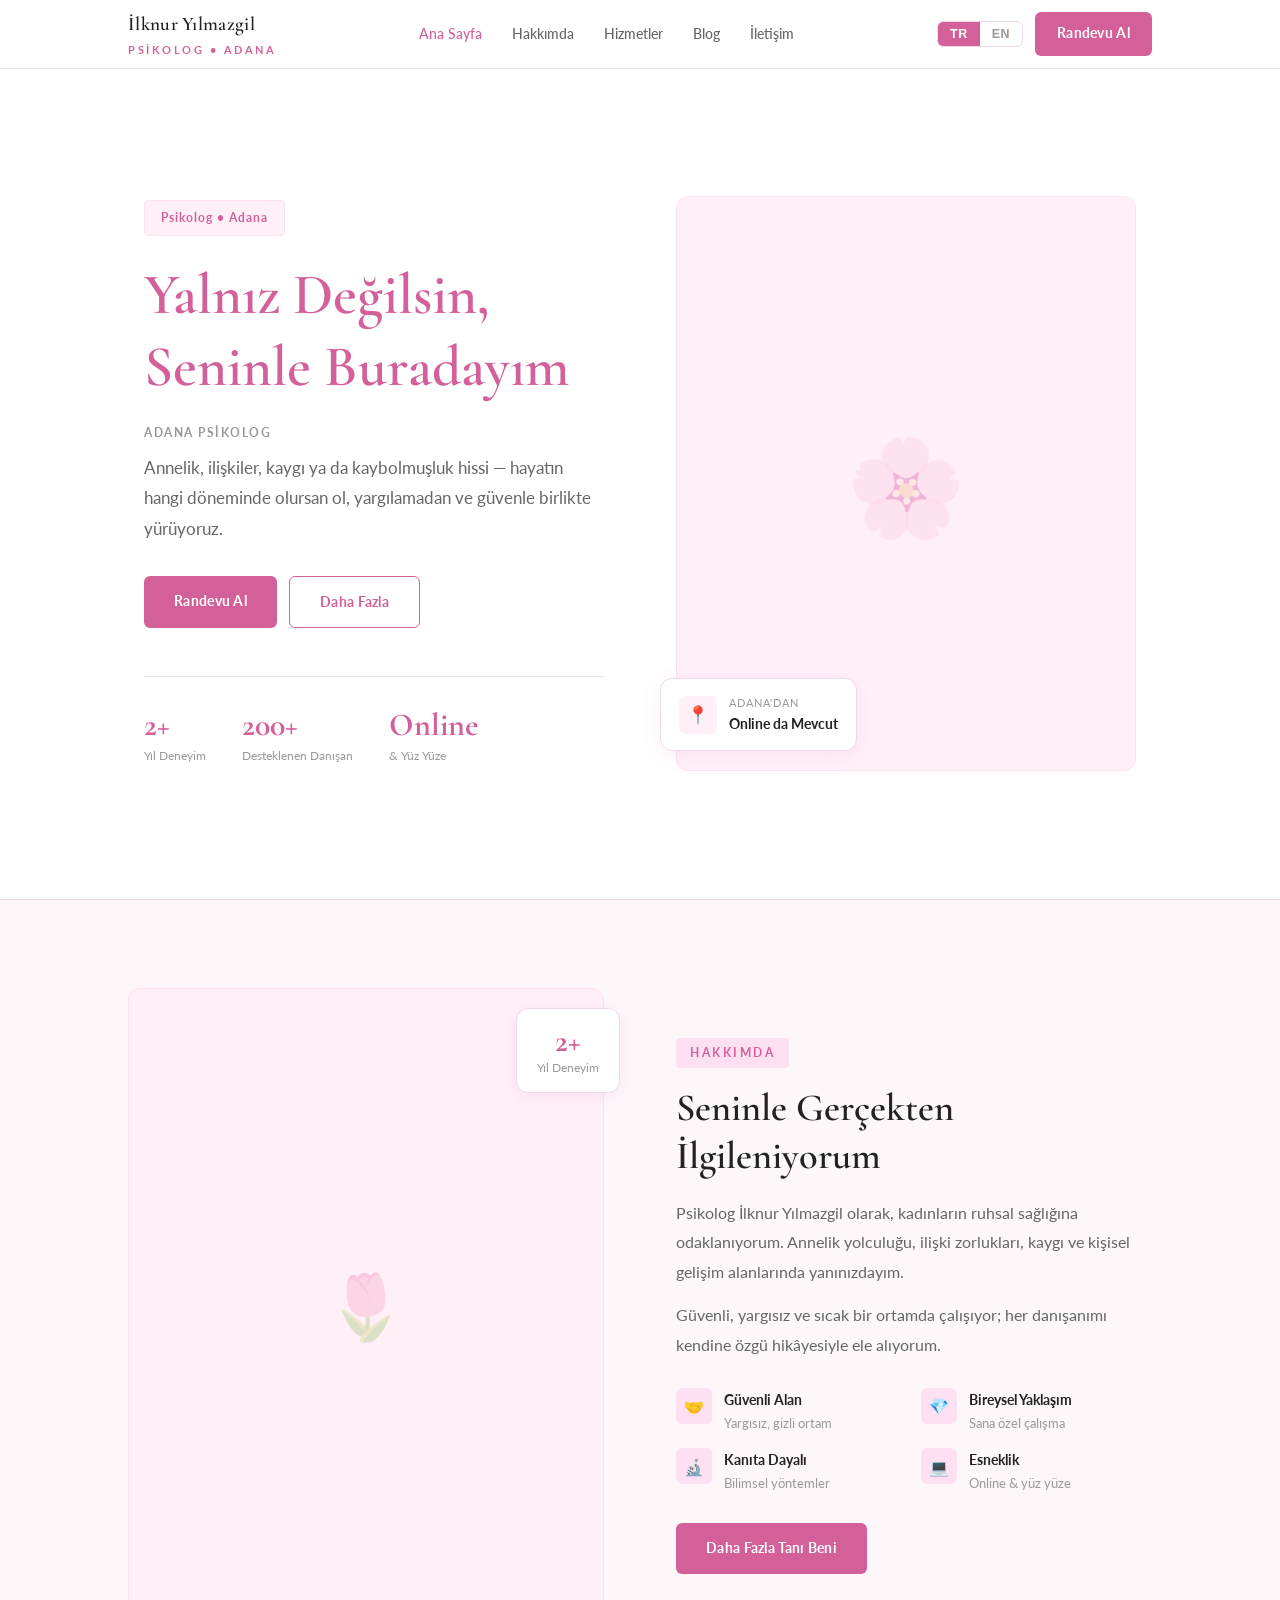
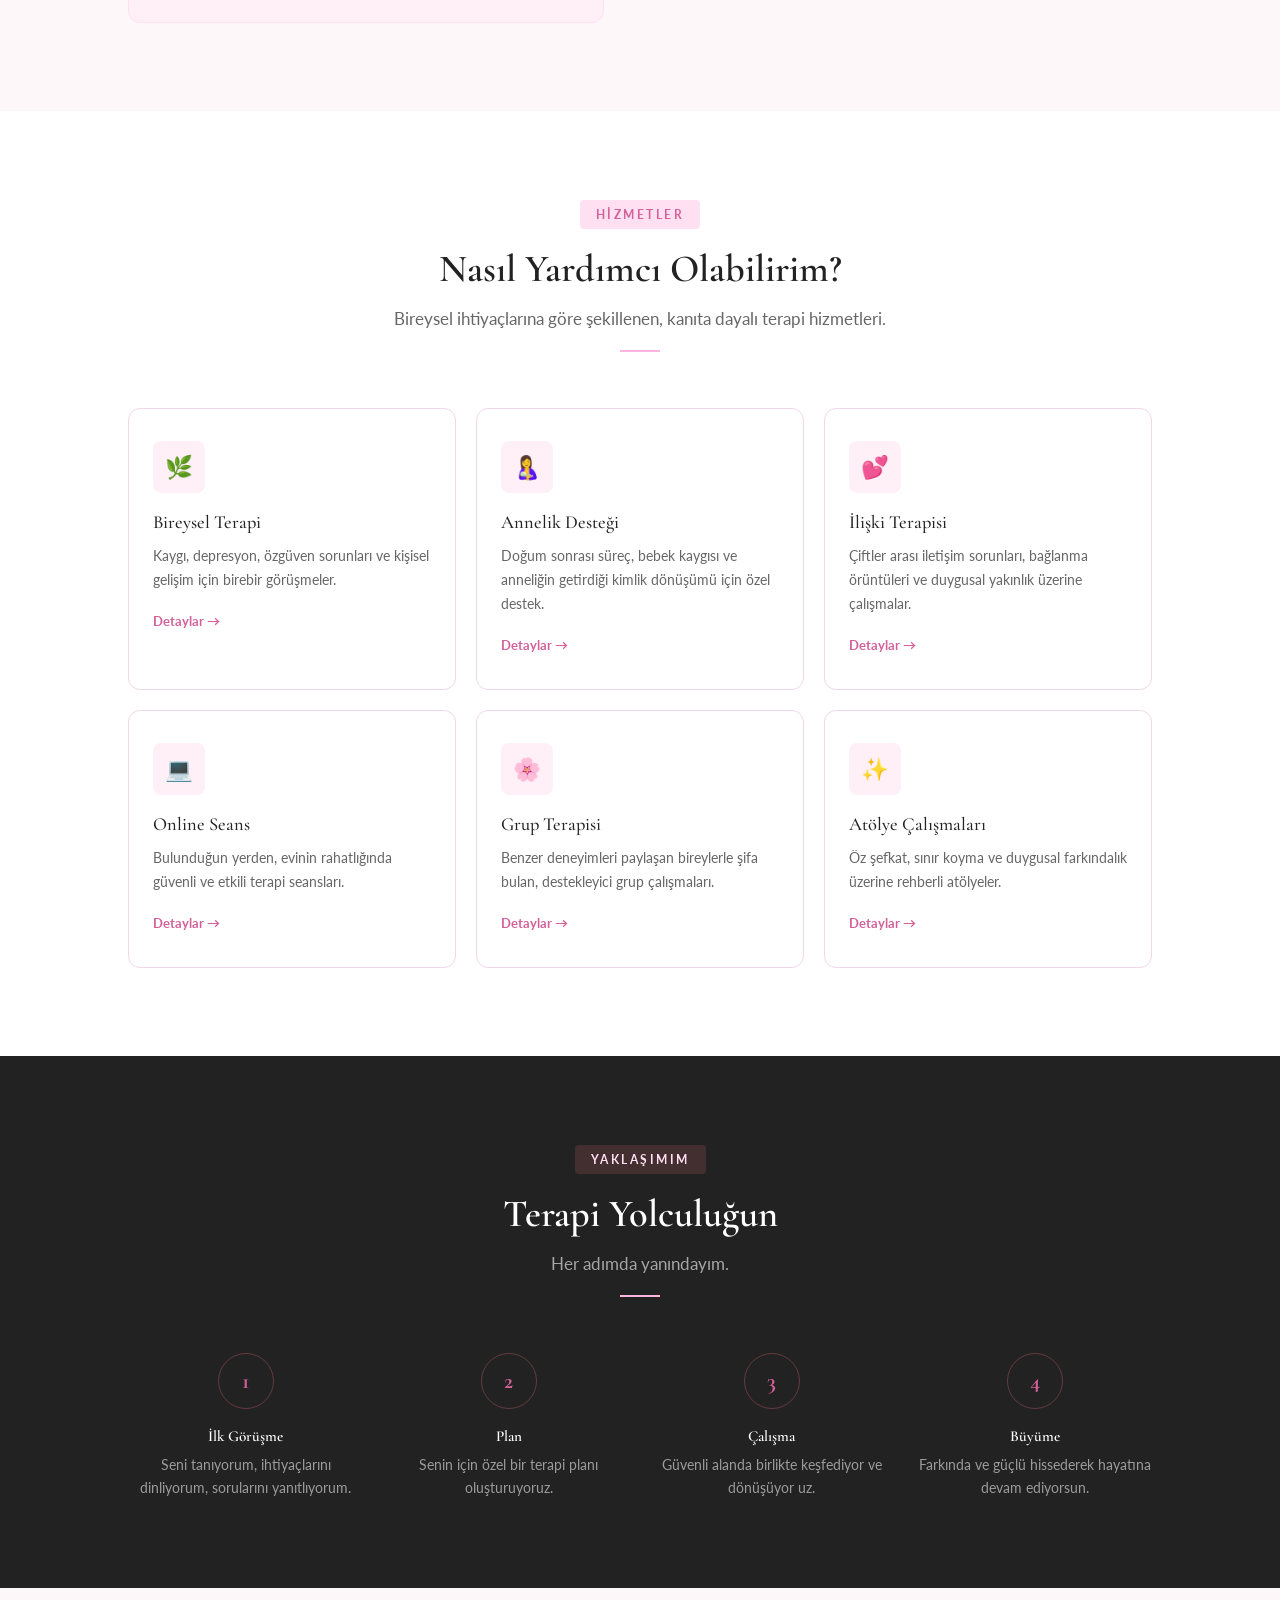
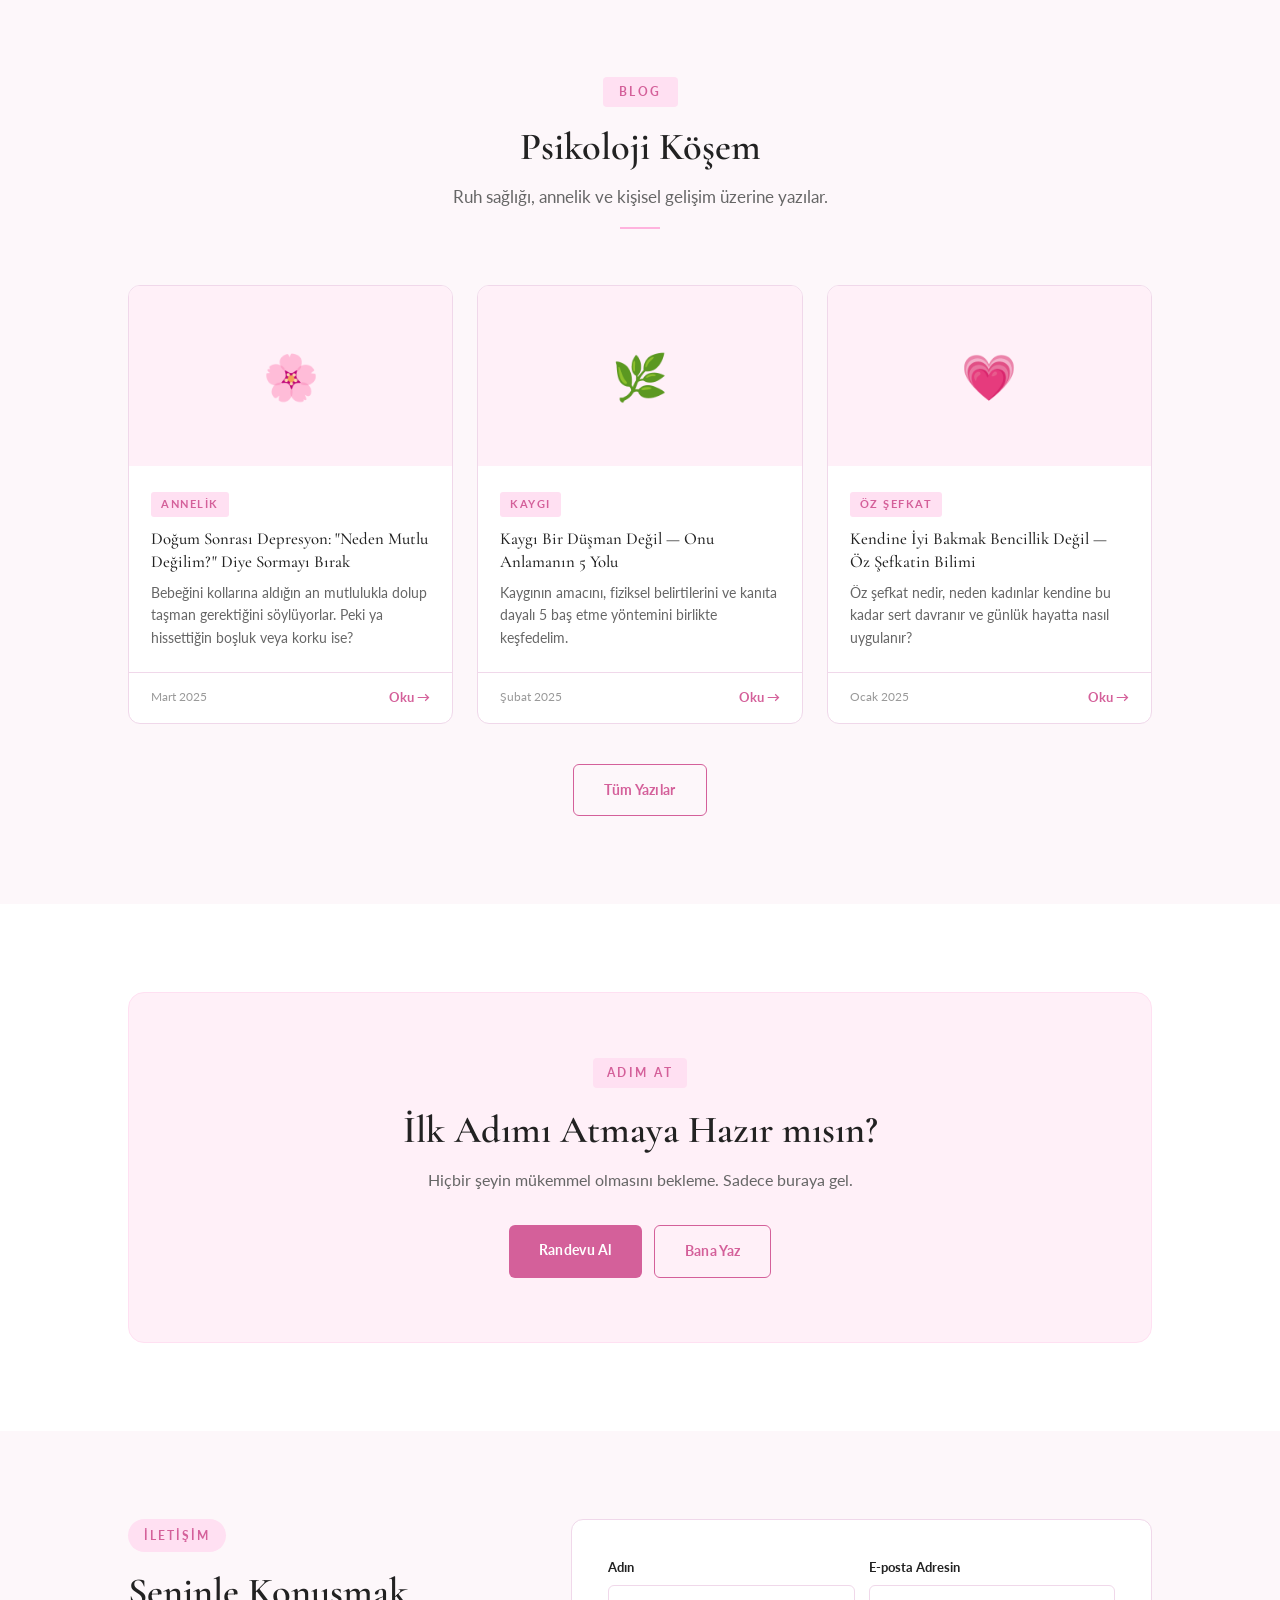
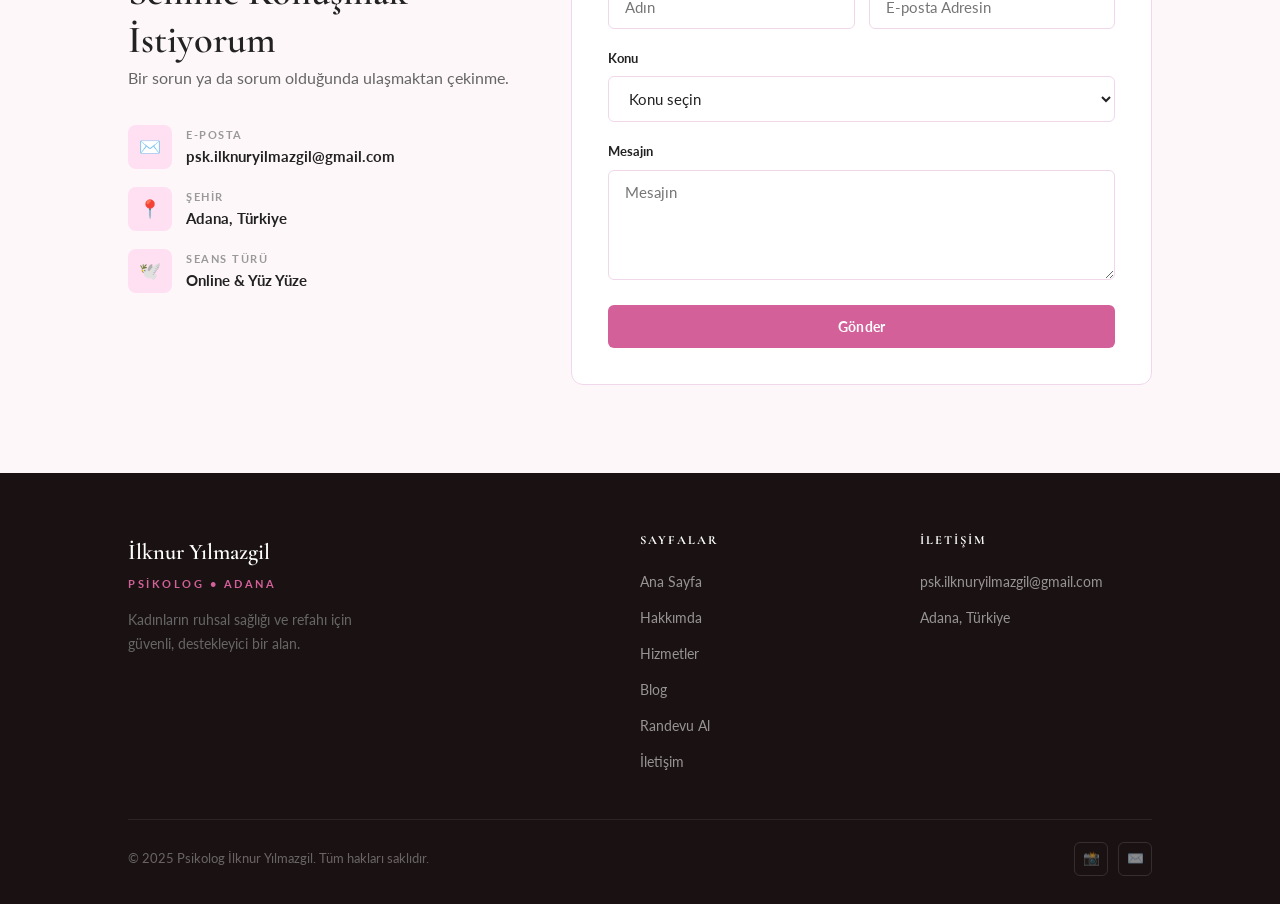
==== index.html @ 2e843c91 "Link blog cards to full post pages, add 3 complete articles" ====
<!DOCTYPE html>
<html lang="tr">
<head>
  <meta charset="UTF-8" />
  <meta name="viewport" content="width=device-width, initial-scale=1.0" />
  <title>Psikolog İlknur Yılmazgil | Adana - Bireysel Terapi &amp; Online Seans</title>
  <meta name="description" content="Adana'da bireysel terapi, annelik desteği ve online psikoloji seansı. Psikolog İlknur Yılmazgil ile güvenli, yargısız terapi ortamı." />
  <meta name="keywords" content="psikolog Adana, bireysel terapi Adana, online seans, annelik desteği, psikolojik danışmanlık, kaygı terapisi, depresyon terapisi, İlknur Yılmazgil" />
  <meta name="robots" content="index, follow" />
  <link rel="canonical" href="https://ilknuryilmazgil.github.io/psikologilknuryilmazgil.com/" />
  <!-- Open Graph -->
  <meta property="og:type" content="website" />
  <meta property="og:locale" content="tr_TR" />
  <meta property="og:site_name" content="Psikolog İlknur Yılmazgil" />
  <meta property="og:title" content="Psikolog İlknur Yılmazgil | Adana - Bireysel Terapi &amp; Online Seans" />
  <meta property="og:description" content="Adana'da bireysel terapi, annelik desteği ve online psikoloji seansı. Psikolog İlknur Yılmazgil ile güvenli, yargısız terapi ortamı." />
  <meta property="og:url" content="https://ilknuryilmazgil.github.io/psikologilknuryilmazgil.com/" />
  <!-- Twitter Card -->
  <meta name="twitter:card" content="summary" />
  <meta name="twitter:title" content="Psikolog İlknur Yılmazgil | Adana - Bireysel Terapi &amp; Online Seans" />
  <meta name="twitter:description" content="Adana'da bireysel terapi, annelik desteği ve online psikoloji seansı. Psikolog İlknur Yılmazgil ile güvenli, yargısız terapi ortamı." />
  <link rel="preconnect" href="https://fonts.googleapis.com" />
  <link rel="preconnect" href="https://fonts.gstatic.com" crossorigin />
  <link href="https://fonts.googleapis.com/css2?family=Cormorant+Garamond:wght@400;500;600;700&family=Lato:wght@300;400;700&display=swap" rel="stylesheet" />
  <link rel="stylesheet" href="css/style.css" />
</head>
<body>

  <!-- NAVBAR -->
  <nav class="navbar">
    <div class="container">
      <div class="nav-inner">
        <a href="index.html" class="nav-logo">
          <span class="name">İlknur Yılmazgil</span>
          <span class="title" data-i18n="hero.tag">Psikolog • Adana</span>
        </a>
        <div class="nav-links">
          <a href="index.html" data-i18n="nav.home">Ana Sayfa</a>
          <a href="hakkimda.html" data-i18n="nav.about">Hakkımda</a>
          <a href="hizmetler.html" data-i18n="nav.services">Hizmetler</a>
          <a href="blog.html" data-i18n="nav.blog">Blog</a>
          <a href="iletisim.html" data-i18n="nav.contact">İletişim</a>
        </div>
        <div class="nav-right">
          <div class="lang-toggle">
            <button data-lang="tr" class="active">TR</button>
            <button data-lang="en">EN</button>
          </div>
          <a href="randevu.html" class="btn btn-primary" style="padding: 10px 22px; font-size: 0.85rem;" data-i18n="nav.appointment">Randevu Al</a>
          <button class="hamburger" aria-label="Menu">
            <span></span><span></span><span></span>
          </button>
        </div>
      </div>
    </div>
  </nav>

  <!-- HERO -->
  <section class="hero">
    <div class="container">
      <div class="hero-inner">
        <div class="hero-content">
          <div class="hero-tag" data-i18n="hero.tag">Psikolog • Adana</div>
          <h1>
            <span data-i18n="hero.h1_1">Yalnız Değilsin,</span><br />
            <span data-i18n="hero.h1_span" style="color: var(--rose-dark);">Seninle</span>
            <span data-i18n="hero.h1_2"> Buradayım</span>
          </h1>
          <p style="font-size:0.75rem;color:var(--text-muted);margin-bottom:10px;font-weight:700;letter-spacing:1.5px;text-transform:uppercase;">Adana Psikolog</p>
          <p data-i18n="hero.p">Annelik, ilişkiler, kaygı ya da kaybolmuşluk hissi — hayatın hangi döneminde olursan ol, yargılamadan ve güvenle birlikte yürüyoruz.</p>
          <div class="hero-buttons">
            <a href="randevu.html" class="btn btn-primary" data-i18n="hero.btn1">Randevu Al</a>
            <a href="hakkimda.html" class="btn btn-outline" data-i18n="hero.btn2">Daha Fazla</a>
          </div>
          <div class="hero-stats">
            <div class="stat">
              <div class="stat-number" data-i18n="hero.stat1_num">2+</div>
              <div class="stat-label" data-i18n="hero.stat1_label">Yıl Deneyim</div>
            </div>
            <div class="stat">
              <div class="stat-number" data-i18n="hero.stat2_num">200+</div>
              <div class="stat-label" data-i18n="hero.stat2_label">Desteklenen Danışan</div>
            </div>
            <div class="stat">
              <div class="stat-number" data-i18n="hero.stat3_num">Online</div>
              <div class="stat-label" data-i18n="hero.stat3_label">& Yüz Yüze</div>
            </div>
          </div>
        </div>
        <div class="hero-image">
          <div class="hero-image-frame">
            <div class="placeholder-img">
              <span>🌸</span>
            </div>
            <!-- Fotoğraf eklendiğinde: <img src="images/ilknur.jpg" alt="Psikolog İlknur Yılmazgil" /> -->
          </div>
          <div class="hero-badge">
            <div class="hero-badge-icon">📍</div>
            <div class="hero-badge-text">
              <div class="label" data-i18n="hero.badge_label">Adana'dan</div>
              <div class="value" data-i18n="hero.badge_value">Online da Mevcut</div>
            </div>
          </div>
        </div>
      </div>
    </div>
  </section>

  <!-- ABOUT PREVIEW -->
  <section class="about-preview section">
    <div class="container">
      <div class="about-preview-inner">
        <div class="about-img-wrap fade-in">
          <div class="about-img-main">
            <div class="placeholder-img" style="font-size: 4rem; opacity: 0.25;">🌷</div>
            <!-- <img src="images/ilknur-about.jpg" alt="İlknur Yılmazgil" /> -->
          </div>
          <div class="about-img-badge">
            <div class="number" data-i18n="about.badge_num">2+</div>
            <div class="text" data-i18n="about.badge_text">Yıl Deneyim</div>
          </div>
        </div>
        <div class="about-content fade-in">
          <span class="tag" data-i18n="about.tag">Hakkımda</span>
          <h2 data-i18n="about.h2">Seninle Gerçekten İlgileniyorum</h2>
          <p data-i18n="about.p1">Psikolog İlknur Yılmazgil olarak, kadınların ruhsal sağlığına odaklanıyorum. Annelik yolculuğu, ilişki zorlukları, kaygı ve kişisel gelişim alanlarında yanınızdayım.</p>
          <p data-i18n="about.p2">Güvenli, yargısız ve sıcak bir ortamda çalışıyor; her danışanımı kendine özgü hikâyesiyle ele alıyorum.</p>
          <div class="about-values">
            <div class="value-item">
              <div class="value-icon">🤝</div>
              <div class="value-text">
                <div class="vtitle" data-i18n="about.v1_title">Güvenli Alan</div>
                <div class="vdesc" data-i18n="about.v1_desc">Yargısız, gizli ortam</div>
              </div>
            </div>
            <div class="value-item">
              <div class="value-icon">💎</div>
              <div class="value-text">
                <div class="vtitle" data-i18n="about.v2_title">Bireysel Yaklaşım</div>
                <div class="vdesc" data-i18n="about.v2_desc">Sana özel çalışma</div>
              </div>
            </div>
            <div class="value-item">
              <div class="value-icon">🔬</div>
              <div class="value-text">
                <div class="vtitle" data-i18n="about.v3_title">Kanıta Dayalı</div>
                <div class="vdesc" data-i18n="about.v3_desc">Bilimsel yöntemler</div>
              </div>
            </div>
            <div class="value-item">
              <div class="value-icon">💻</div>
              <div class="value-text">
                <div class="vtitle" data-i18n="about.v4_title">Esneklik</div>
                <div class="vdesc" data-i18n="about.v4_desc">Online & yüz yüze</div>
              </div>
            </div>
          </div>
          <a href="hakkimda.html" class="btn btn-primary" data-i18n="about.btn">Daha Fazla Tanı Beni</a>
        </div>
      </div>
    </div>
  </section>

  <!-- SERVICES -->
  <section class="services section">
    <div class="container">
      <div class="section-header fade-in">
        <span class="tag" data-i18n="services_section.tag">Hizmetler</span>
        <h2 data-i18n="services_section.h2">Nasıl Yardımcı Olabilirim?</h2>
        <p data-i18n="services_section.p">Bireysel ihtiyaçlarına göre şekillenen, kanıta dayalı terapi hizmetleri.</p>
        <div class="divider"></div>
      </div>
      <div class="services-grid">
        <div class="service-card fade-in">
          <div class="service-icon">🌿</div>
          <h3 data-i18n="services.s1_title">Bireysel Terapi</h3>
          <p data-i18n="services.s1_desc">Kaygı, depresyon, özgüven sorunları ve kişisel gelişim için birebir görüşmeler.</p>
          <a href="hizmetler.html" class="service-link" data-i18n="services.link">Detaylar →</a>
        </div>
        <div class="service-card fade-in">
          <div class="service-icon">🤱</div>
          <h3 data-i18n="services.s2_title">Annelik Desteği</h3>
          <p data-i18n="services.s2_desc">Doğum sonrası süreç, bebek kaygısı ve anneliğin getirdiği kimlik dönüşümü için özel destek.</p>
          <a href="hizmetler.html" class="service-link" data-i18n="services.link">Detaylar →</a>
        </div>
        <div class="service-card fade-in">
          <div class="service-icon">💕</div>
          <h3 data-i18n="services.s3_title">İlişki Terapisi</h3>
          <p data-i18n="services.s3_desc">Çiftler arası iletişim sorunları, bağlanma örüntüleri ve duygusal yakınlık üzerine çalışmalar.</p>
          <a href="hizmetler.html" class="service-link" data-i18n="services.link">Detaylar →</a>
        </div>
        <div class="service-card fade-in">
          <div class="service-icon">💻</div>
          <h3 data-i18n="services.s4_title">Online Seans</h3>
          <p data-i18n="services.s4_desc">Bulunduğun yerden, evinin rahatlığında güvenli ve etkili terapi seansları.</p>
          <a href="hizmetler.html" class="service-link" data-i18n="services.link">Detaylar →</a>
        </div>
        <div class="service-card fade-in">
          <div class="service-icon">🌸</div>
          <h3 data-i18n="services.s5_title">Grup Terapisi</h3>
          <p data-i18n="services.s5_desc">Benzer deneyimleri paylaşan bireylerle şifa bulan, destekleyici grup çalışmaları.</p>
          <a href="hizmetler.html" class="service-link" data-i18n="services.link">Detaylar →</a>
        </div>
        <div class="service-card fade-in">
          <div class="service-icon">✨</div>
          <h3 data-i18n="services.s6_title">Atölye Çalışmaları</h3>
          <p data-i18n="services.s6_desc">Öz şefkat, sınır koyma ve duygusal farkındalık üzerine rehberli atölyeler.</p>
          <a href="hizmetler.html" class="service-link" data-i18n="services.link">Detaylar →</a>
        </div>
      </div>
    </div>
  </section>

  <!-- APPROACH -->
  <section class="approach section">
    <div class="container">
      <div class="section-header fade-in">
        <span class="tag" data-i18n="approach.tag">Yaklaşımım</span>
        <h2 data-i18n="approach.h2">Terapi Yolculuğun</h2>
        <p data-i18n="approach.p">Her adımda yanındayım.</p>
        <div class="divider"></div>
      </div>
      <div class="steps-grid">
        <div class="step-item fade-in">
          <div class="step-number">1</div>
          <h4 data-i18n="approach.step1_title">İlk Görüşme</h4>
          <p data-i18n="approach.step1_desc">Seni tanıyorum, ihtiyaçlarını dinliyorum, sorularını yanıtlıyorum.</p>
        </div>
        <div class="step-item fade-in">
          <div class="step-number">2</div>
          <h4 data-i18n="approach.step2_title">Plan</h4>
          <p data-i18n="approach.step2_desc">Senin için özel bir terapi planı oluşturuyoruz.</p>
        </div>
        <div class="step-item fade-in">
          <div class="step-number">3</div>
          <h4 data-i18n="approach.step3_title">Çalışma</h4>
          <p data-i18n="approach.step3_desc">Güvenli alanda birlikte keşfediyor ve dönüşüyoruz.</p>
        </div>
        <div class="step-item fade-in">
          <div class="step-number">4</div>
          <h4 data-i18n="approach.step4_title">Büyüme</h4>
          <p data-i18n="approach.step4_desc">Farkında ve güçlü hissederek hayatına devam ediyorsun.</p>
        </div>
      </div>
    </div>
  </section>

  <!-- BLOG PREVIEW -->
  <section class="blog section">
    <div class="container">
      <div class="section-header fade-in">
        <span class="tag" data-i18n="blog_section.tag">Blog</span>
        <h2 data-i18n="blog_section.h2">Psikoloji Köşem</h2>
        <p data-i18n="blog_section.p">Ruh sağlığı, annelik ve kişisel gelişim üzerine yazılar.</p>
        <div class="divider"></div>
      </div>
      <div class="blog-grid">
        <a href="blog/dogum-sonrasi-depresyon.html" class="blog-card fade-in" style="text-decoration:none;color:inherit;">
          <div class="blog-card-img" style="background:var(--rose-bg);">🌸</div>
          <div class="blog-card-body">
            <span class="blog-card-tag">Annelik</span>
            <h3>Doğum Sonrası Depresyon: "Neden Mutlu Değilim?" Diye Sormayı Bırak</h3>
            <p>Bebeğini kollarına aldığın an mutlulukla dolup taşman gerektiğini söylüyorlar. Peki ya hissettiğin boşluk veya korku ise?</p>
          </div>
          <div class="blog-card-footer">
            <span class="blog-date">Mart 2025</span>
            <span class="read-more">Oku →</span>
          </div>
        </a>
        <a href="blog/kaygiyla-bas-etme.html" class="blog-card fade-in" style="text-decoration:none;color:inherit;">
          <div class="blog-card-img" style="background:var(--rose-bg);">🌿</div>
          <div class="blog-card-body">
            <span class="blog-card-tag">Kaygı</span>
            <h3>Kaygı Bir Düşman Değil — Onu Anlamanın 5 Yolu</h3>
            <p>Kaygının amacını, fiziksel belirtilerini ve kanıta dayalı 5 baş etme yöntemini birlikte keşfedelim.</p>
          </div>
          <div class="blog-card-footer">
            <span class="blog-date">Şubat 2025</span>
            <span class="read-more">Oku →</span>
          </div>
        </a>
        <a href="blog/oz-sefkat.html" class="blog-card fade-in" style="text-decoration:none;color:inherit;">
          <div class="blog-card-img" style="background:var(--rose-bg);">💗</div>
          <div class="blog-card-body">
            <span class="blog-card-tag">Öz Şefkat</span>
            <h3>Kendine İyi Bakmak Bencillik Değil — Öz Şefkatin Bilimi</h3>
            <p>Öz şefkat nedir, neden kadınlar kendine bu kadar sert davranır ve günlük hayatta nasıl uygulanır?</p>
          </div>
          <div class="blog-card-footer">
            <span class="blog-date">Ocak 2025</span>
            <span class="read-more">Oku →</span>
          </div>
        </a>
      </div>
      <div style="text-align: center; margin-top: 40px;">
        <a href="blog.html" class="btn btn-outline" data-i18n="blog_section.all_btn">Tüm Yazılar</a>
      </div>
    </div>
  </section>

  <!-- CTA -->
  <section class="cta-section">
    <div class="container">
      <div class="cta-inner fade-in">
        <span class="tag" data-i18n="cta.tag">Adım At</span>
        <h2 data-i18n="cta.h2">İlk Adımı Atmaya Hazır mısın?</h2>
        <p data-i18n="cta.p">Hiçbir şeyin mükemmel olmasını bekleme. Sadece buraya gel.</p>
        <div class="cta-buttons">
          <a href="randevu.html" class="btn btn-primary" data-i18n="cta.btn1">Randevu Al</a>
          <a href="iletisim.html" class="btn btn-outline" data-i18n="cta.btn2">Bana Yaz</a>
        </div>
      </div>
    </div>
  </section>

  <!-- CONTACT SNIPPET -->
  <section class="contact section">
    <div class="container">
      <div class="contact-inner">
        <div class="fade-in">
          <span class="tag" style="display:inline-block; background: var(--rose-light); color: var(--rose-dark); font-size: 0.78rem; font-weight: 700; letter-spacing: 2px; text-transform: uppercase; padding: 6px 16px; border-radius: 50px; margin-bottom: 16px;" data-i18n="contact_section.tag">İletişim</span>
          <h2 data-i18n="contact_section.h2">Seninle Konuşmak İstiyorum</h2>
          <p style="color: var(--text-light); margin-bottom: 32px; line-height: 1.8;" data-i18n="contact_section.p">Bir sorun ya da sorum olduğunda ulaşmaktan çekinme.</p>
          <div class="contact-items">
            <div class="contact-item">
              <div class="contact-item-icon">✉️</div>
              <div class="contact-item-text">
                <div class="label" data-i18n="contact_section.email_label">E-posta</div>
                <div class="value">psk.ilknuryilmazgil@gmail.com</div>
              </div>
            </div>
            <div class="contact-item">
              <div class="contact-item-icon">📍</div>
              <div class="contact-item-text">
                <div class="label" data-i18n="contact_section.city_label">Şehir</div>
                <div class="value" data-i18n="contact_section.city_val">Adana, Türkiye</div>
              </div>
            </div>
            <div class="contact-item">
              <div class="contact-item-icon">🕊️</div>
              <div class="contact-item-text">
                <div class="label" data-i18n="contact_section.mode_label">Seans Türü</div>
                <div class="value" data-i18n="contact_section.mode_val">Online & Yüz Yüze</div>
              </div>
            </div>
          </div>
        </div>
        <div class="contact-form fade-in">
          <form id="contactForm">
            <div class="form-row">
              <div class="form-group">
                <label data-i18n="contact_section.form_name">Adın</label>
                <input type="text" data-i18n="contact_section.form_name" required />
              </div>
              <div class="form-group">
                <label data-i18n="contact_section.form_email">E-posta Adresin</label>
                <input type="email" data-i18n="contact_section.form_email" required />
              </div>
            </div>
            <div class="form-group">
              <label data-i18n="contact_section.form_topic">Konu</label>
              <select>
                <option data-i18n="contact_section.form_topic_opt0">Konu seçin</option>
                <option data-i18n="contact_section.form_topic_opt1">Bireysel Terapi</option>
                <option data-i18n="contact_section.form_topic_opt2">Annelik Desteği</option>
                <option data-i18n="contact_section.form_topic_opt3">Online Seans</option>
                <option data-i18n="contact_section.form_topic_opt4">Grup Terapisi</option>
                <option data-i18n="contact_section.form_topic_opt5">Diğer</option>
              </select>
            </div>
            <div class="form-group">
              <label data-i18n="contact_section.form_message">Mesajın</label>
              <textarea data-i18n="contact_section.form_message"></textarea>
            </div>
            <button type="submit" class="btn btn-primary" style="width: 100%;" data-i18n="contact_section.form_btn">Gönder</button>
          </form>
        </div>
      </div>
    </div>
  </section>

  <!-- FOOTER -->
  <footer>
    <div class="container">
      <div class="footer-inner">
        <div class="footer-brand">
          <div class="name">İlknur Yılmazgil</div>
          <div class="title" data-i18n="hero.tag">Psikolog • Adana</div>
          <p data-i18n="footer.desc">Kadınların ruhsal sağlığı ve refahı için güvenli, destekleyici bir alan.</p>
        </div>
        <div class="footer-col">
          <h4 data-i18n="footer.nav_title">Sayfalar</h4>
          <ul>
            <li><a href="index.html" data-i18n="nav.home">Ana Sayfa</a></li>
            <li><a href="hakkimda.html" data-i18n="nav.about">Hakkımda</a></li>
            <li><a href="hizmetler.html" data-i18n="nav.services">Hizmetler</a></li>
            <li><a href="blog.html" data-i18n="nav.blog">Blog</a></li>
            <li><a href="randevu.html" data-i18n="nav.appointment">Randevu Al</a></li>
            <li><a href="iletisim.html" data-i18n="nav.contact">İletişim</a></li>
          </ul>
        </div>
        <div class="footer-col">
          <h4 data-i18n="footer.contact_title">İletişim</h4>
          <ul>
            <li><a href="mailto:psk.ilknuryilmazgil@gmail.com">psk.ilknuryilmazgil@gmail.com</a></li>
            <li><a href="#">Adana, Türkiye</a></li>
          </ul>
        </div>
      </div>
      <div class="footer-bottom">
        <span data-i18n="footer.copy">© 2025 Psikolog İlknur Yılmazgil. Tüm hakları saklıdır.</span>
        <div class="social-links">
          <a href="#" class="social-link" aria-label="Instagram">📸</a>
          <a href="mailto:psk.ilknuryilmazgil@gmail.com" class="social-link" aria-label="Email">✉️</a>
        </div>
      </div>
    </div>
  </footer>

  <script src="js/main.js"></script>

  <!-- JSON-LD Structured Data: MedicalBusiness -->
  <script type="application/ld+json">
  {
    "@context": "https://schema.org",
    "@type": "MedicalBusiness",
    "name": "Psikolog İlknur Yılmazgil",
    "alternateName": "Adana Psikolog İlknur Yılmazgil",
    "description": "Adana'da bireysel terapi, annelik desteği, kaygı ve depresyon terapisi, online psikoloji seansı hizmetleri.",
    "url": "https://ilknuryilmazgil.github.io/psikologilknuryilmazgil.com/",
    "email": "psk.ilknuryilmazgil@gmail.com",
    "address": {
      "@type": "PostalAddress",
      "addressLocality": "Adana",
      "addressRegion": "Adana",
      "addressCountry": "TR"
    },
    "geo": {
      "@type": "GeoCoordinates",
      "latitude": "37.0000",
      "longitude": "35.3213"
    },
    "areaServed": [
      {"@type": "City", "name": "Adana"},
      {"@type": "State", "name": "Adana"},
      {"@type": "Country", "name": "Türkiye"}
    ],
    "hasOfferCatalog": {
      "@type": "OfferCatalog",
      "name": "Terapi Hizmetleri",
      "itemListElement": [
        {"@type": "Offer", "itemOffered": {"@type": "Service", "name": "Bireysel Terapi Adana"}},
        {"@type": "Offer", "itemOffered": {"@type": "Service", "name": "Annelik Desteği Adana"}},
        {"@type": "Offer", "itemOffered": {"@type": "Service", "name": "Online Psikoloji Seansı"}},
        {"@type": "Offer", "itemOffered": {"@type": "Service", "name": "Kaygı Terapisi Adana"}},
        {"@type": "Offer", "itemOffered": {"@type": "Service", "name": "Depresyon Terapisi Adana"}},
        {"@type": "Offer", "itemOffered": {"@type": "Service", "name": "İlişki Terapisi Adana"}}
      ]
    },
    "openingHoursSpecification": [
      {"@type": "OpeningHoursSpecification", "dayOfWeek": ["Monday","Tuesday","Wednesday","Thursday","Friday"], "opens": "09:00", "closes": "18:00"},
      {"@type": "OpeningHoursSpecification", "dayOfWeek": "Saturday", "opens": "10:00", "closes": "14:00"}
    ],
    "priceRange": "$$",
    "medicalSpecialty": "MentalHealth"
  }
  </script>

  <!-- JSON-LD Structured Data: Person -->
  <script type="application/ld+json">
  {
    "@context": "https://schema.org",
    "@type": "Person",
    "name": "İlknur Yılmazgil",
    "jobTitle": "Psikolog",
    "worksFor": {"@type": "MedicalBusiness", "name": "Psikolog İlknur Yılmazgil"},
    "description": "Adana psikolog. Bireysel terapi, annelik desteği, kaygı, depresyon ve ilişki terapisi alanlarında uzman.",
    "email": "psk.ilknuryilmazgil@gmail.com",
    "address": {"@type": "PostalAddress", "addressLocality": "Adana", "addressCountry": "TR"},
    "url": "https://ilknuryilmazgil.github.io/psikologilknuryilmazgil.com/",
    "knowsAbout": ["Bireysel Terapi", "Annelik Desteği", "Kaygı Terapisi", "Depresyon Terapisi", "İlişki Terapisi", "Online Terapi", "Grup Terapisi", "Mindfulness"]
  }
  </script>
</body>
</html>
---- css/style.css ----
/* ===== VARIABLES ===== */
:root {
  --rose: #FFB3DE;
  --rose-dark: #D4609A;
  --rose-light: #FFE0F2;
  --rose-bg: #FFF0F8;
  --cream: #FDF7FA;
  --cream-dark: #F5E6F0;
  --white: #FFFFFF;
  --text: #222222;
  --text-light: #666666;
  --text-muted: #999999;
  --border: #F0D8EA;
  --shadow: rgba(212, 96, 154, 0.10);
  --shadow-md: rgba(212, 96, 154, 0.20);
  --font-main: 'Cormorant Garamond', 'Georgia', serif;
  --font-body: 'Lato', 'Segoe UI', sans-serif;
  --radius: 12px;
  --radius-sm: 6px;
  --transition: all 0.25s ease;
}

/* ===== RESET ===== */
*, *::before, *::after { box-sizing: border-box; margin: 0; padding: 0; }
html { scroll-behavior: smooth; font-size: 16px; }
body { font-family: var(--font-body); color: var(--text); background: var(--white); line-height: 1.7; }
img { max-width: 100%; display: block; }
a { text-decoration: none; color: inherit; }
ul { list-style: none; }

/* ===== TYPOGRAPHY ===== */
h1, h2, h3, h4 { font-family: var(--font-main); color: var(--text); line-height: 1.25; }
h1 { font-size: clamp(2.4rem, 5vw, 3.6rem); font-weight: 600; }
h2 { font-size: clamp(1.8rem, 3vw, 2.4rem); font-weight: 600; }
h3 { font-size: clamp(1.15rem, 2vw, 1.4rem); font-weight: 500; }
h4 { font-size: 1rem; font-weight: 600; }
p { font-size: 1rem; color: var(--text-light); }

/* ===== LAYOUT ===== */
.container { max-width: 1080px; margin: 0 auto; padding: 0 28px; }
.section { padding: 88px 0; }
.section-sm { padding: 56px 0; }

/* ===== BUTTONS ===== */
.btn {
  display: inline-block;
  padding: 13px 30px;
  border-radius: 6px;
  font-family: var(--font-body);
  font-size: 0.9rem;
  font-weight: 700;
  letter-spacing: 0.3px;
  cursor: pointer;
  transition: var(--transition);
  border: none;
}
.btn-primary {
  background: var(--rose-dark);
  color: var(--white);
}
.btn-primary:hover {
  background: #B84888;
  transform: translateY(-1px);
  box-shadow: 0 6px 20px var(--shadow-md);
}
.btn-outline {
  background: transparent;
  color: var(--rose-dark);
  border: 1.5px solid var(--rose-dark);
}
.btn-outline:hover {
  background: var(--rose-dark);
  color: var(--white);
}

/* ===== SECTION HEADER ===== */
.section-header { text-align: center; margin-bottom: 56px; }
.section-header .tag {
  display: inline-block;
  background: var(--rose-light);
  color: var(--rose-dark);
  font-size: 0.72rem;
  font-weight: 700;
  letter-spacing: 2.5px;
  text-transform: uppercase;
  padding: 5px 16px;
  border-radius: 4px;
  margin-bottom: 16px;
}
.section-header h2 { margin-bottom: 12px; }
.section-header p { max-width: 520px; margin: 0 auto; font-size: 1.05rem; }
.divider {
  width: 40px;
  height: 2px;
  background: var(--rose);
  margin: 16px auto 0;
}

/* ===== NAVBAR ===== */
.navbar {
  position: fixed;
  top: 0; left: 0; right: 0;
  z-index: 1000;
  background: rgba(255,255,255,0.97);
  backdrop-filter: blur(8px);
  -webkit-backdrop-filter: blur(8px);
  border-bottom: 1px solid var(--border);
  transition: var(--transition);
}
.navbar.scrolled { box-shadow: 0 2px 16px var(--shadow); }
.nav-inner {
  display: flex;
  align-items: center;
  justify-content: space-between;
  height: 68px;
}
.nav-logo { display: flex; flex-direction: column; }
.nav-logo .name {
  font-family: var(--font-main);
  font-size: 1.2rem;
  font-weight: 600;
  color: var(--text);
  letter-spacing: 0.3px;
}
.nav-logo .title {
  font-size: 0.68rem;
  color: var(--rose-dark);
  letter-spacing: 2.5px;
  text-transform: uppercase;
  font-weight: 700;
}
.nav-links { display: flex; align-items: center; gap: 4px; }
.nav-links a {
  padding: 7px 13px;
  font-size: 0.88rem;
  font-weight: 500;
  color: var(--text-light);
  border-radius: var(--radius-sm);
  transition: var(--transition);
}
.nav-links a:hover, .nav-links a.active { color: var(--rose-dark); }
.nav-right { display: flex; align-items: center; gap: 12px; }
.lang-toggle {
  display: flex;
  border: 1.5px solid var(--border);
  border-radius: 6px;
  overflow: hidden;
}
.lang-toggle button {
  background: none;
  border: none;
  padding: 5px 12px;
  font-size: 0.78rem;
  font-weight: 700;
  cursor: pointer;
  color: var(--text-muted);
  transition: var(--transition);
  letter-spacing: 0.5px;
}
.lang-toggle button.active {
  background: var(--rose-dark);
  color: var(--white);
}
.hamburger {
  display: none;
  flex-direction: column;
  gap: 5px;
  cursor: pointer;
  padding: 6px;
  background: none;
  border: none;
}
.hamburger span {
  display: block;
  width: 22px;
  height: 2px;
  background: var(--text);
  border-radius: 2px;
  transition: var(--transition);
}

/* ===== HERO ===== */
.hero {
  min-height: 100vh;
  background: var(--white);
  display: flex;
  align-items: center;
  padding-top: 68px;
  border-bottom: 1px solid var(--border);
}
.hero-inner {
  display: grid;
  grid-template-columns: 1fr 1fr;
  gap: 72px;
  align-items: center;
  padding: 72px 0;
}
.hero-tag {
  display: inline-flex;
  align-items: center;
  gap: 8px;
  background: var(--rose-bg);
  border: 1px solid var(--rose-light);
  padding: 6px 16px;
  border-radius: 4px;
  font-size: 0.78rem;
  font-weight: 700;
  color: var(--rose-dark);
  margin-bottom: 24px;
  letter-spacing: 1px;
}
.hero h1 { margin-bottom: 18px; }
.hero h1 span { color: var(--rose-dark); }
.hero p { font-size: 1.05rem; color: var(--text-light); margin-bottom: 32px; max-width: 460px; line-height: 1.8; }
.hero-buttons { display: flex; gap: 12px; flex-wrap: wrap; }
.hero-stats {
  display: flex;
  gap: 36px;
  margin-top: 48px;
  padding-top: 32px;
  border-top: 1px solid var(--border);
}
.stat-number {
  font-family: var(--font-main);
  font-size: 2rem;
  font-weight: 700;
  color: var(--rose-dark);
  line-height: 1;
}
.stat-label { font-size: 0.78rem; color: var(--text-muted); margin-top: 4px; }
.hero-image { position: relative; }
.hero-image-frame {
  width: 100%;
  aspect-ratio: 4/5;
  background: var(--rose-bg);
  border-radius: 12px;
  overflow: hidden;
  border: 1px solid var(--rose-light);
}
.hero-image-frame img { width: 100%; height: 100%; object-fit: cover; }
.hero-image-frame .placeholder-img {
  width: 100%; height: 100%;
  display: flex; align-items: center; justify-content: center;
  font-size: 6rem; opacity: 0.25;
}
.hero-badge {
  position: absolute;
  bottom: 20px; left: -16px;
  background: var(--white);
  border: 1px solid var(--border);
  border-radius: var(--radius);
  padding: 14px 18px;
  box-shadow: 0 4px 20px var(--shadow);
  display: flex;
  align-items: center;
  gap: 12px;
  min-width: 190px;
}
.hero-badge-icon {
  width: 38px; height: 38px;
  background: var(--rose-bg);
  border-radius: 6px;
  display: flex; align-items: center; justify-content: center;
  font-size: 1.1rem; flex-shrink: 0;
}
.hero-badge-text .label { font-size: 0.7rem; color: var(--text-muted); text-transform: uppercase; letter-spacing: 1px; }
.hero-badge-text .value { font-weight: 700; color: var(--text); font-size: 0.88rem; }

/* ===== ABOUT PREVIEW ===== */
.about-preview { background: var(--cream); }
.about-preview-inner {
  display: grid;
  grid-template-columns: 1fr 1fr;
  gap: 72px;
  align-items: center;
}
.about-img-wrap { position: relative; }
.about-img-main {
  width: 100%;
  aspect-ratio: 3/4;
  border-radius: 12px;
  overflow: hidden;
  background: var(--rose-bg);
  border: 1px solid var(--rose-light);
}
.about-img-main img { width: 100%; height: 100%; object-fit: cover; }
.about-img-main .placeholder-img {
  width: 100%; height: 100%;
  display: flex; align-items: center; justify-content: center;
  font-size: 5rem; opacity: 0.2;
}
.about-img-badge {
  position: absolute;
  top: 20px; right: -16px;
  background: var(--white);
  border: 1px solid var(--border);
  padding: 16px 20px;
  border-radius: var(--radius);
  box-shadow: 0 4px 16px var(--shadow);
  text-align: center;
}
.about-img-badge .number {
  font-family: var(--font-main);
  font-size: 2rem;
  font-weight: 700;
  color: var(--rose-dark);
  line-height: 1;
}
.about-img-badge .text { font-size: 0.72rem; color: var(--text-muted); max-width: 70px; line-height: 1.3; margin-top: 4px; }
.about-content .tag {
  display: inline-block;
  background: var(--rose-light);
  color: var(--rose-dark);
  font-size: 0.72rem; font-weight: 700; letter-spacing: 2.5px;
  text-transform: uppercase; padding: 5px 14px; border-radius: 4px; margin-bottom: 16px;
}
.about-content h2 { margin-bottom: 18px; }
.about-content p { line-height: 1.85; margin-bottom: 14px; }
.about-values { display: grid; grid-template-columns: 1fr 1fr; gap: 14px; margin: 28px 0; }
.value-item { display: flex; align-items: flex-start; gap: 12px; }
.value-icon {
  width: 36px; height: 36px;
  background: var(--rose-light);
  border-radius: var(--radius-sm);
  display: flex; align-items: center; justify-content: center;
  font-size: 1rem; flex-shrink: 0;
}
.value-text .vtitle { font-weight: 700; font-size: 0.88rem; color: var(--text); }
.value-text .vdesc { font-size: 0.8rem; color: var(--text-muted); margin-top: 1px; }

/* ===== SERVICES ===== */
.services { background: var(--white); }
.services-grid { display: grid; grid-template-columns: repeat(3, 1fr); gap: 20px; }
.service-card {
  background: var(--white);
  border: 1px solid var(--border);
  border-radius: var(--radius);
  padding: 32px 24px;
  transition: var(--transition);
}
.service-card:hover {
  border-color: var(--rose-dark);
  box-shadow: 0 8px 28px var(--shadow);
  transform: translateY(-3px);
}
.service-icon {
  width: 52px; height: 52px;
  background: var(--rose-bg);
  border-radius: 8px;
  display: flex; align-items: center; justify-content: center;
  font-size: 1.4rem; margin-bottom: 18px;
}
.service-card h3 { font-size: 1.15rem; margin-bottom: 10px; color: var(--text); }
.service-card p { font-size: 0.88rem; line-height: 1.7; }
.service-link {
  display: inline-flex; align-items: center; gap: 5px;
  color: var(--rose-dark); font-size: 0.84rem; font-weight: 700; margin-top: 18px; transition: var(--transition);
}
.service-link:hover { gap: 9px; }

/* ===== APPROACH ===== */
.approach { background: var(--text); }
.approach .section-header .tag { background: rgba(200,96,106,0.2); color: var(--rose-light); }
.approach .section-header h2 { color: var(--white); }
.approach .section-header p { color: rgba(255,255,255,0.6); }
.approach .divider { background: var(--rose); }
.steps-grid { display: grid; grid-template-columns: repeat(4, 1fr); gap: 28px; }
.step-item { text-align: center; }
.step-number {
  width: 56px; height: 56px;
  border: 1.5px solid rgba(200,96,106,0.4);
  border-radius: 50%;
  display: flex; align-items: center; justify-content: center;
  font-family: var(--font-main); font-size: 1.4rem; font-weight: 700; color: var(--rose-dark);
  margin: 0 auto 18px;
}
.step-item h4 { color: var(--white); margin-bottom: 8px; font-size: 0.95rem; }
.step-item p { font-size: 0.85rem; color: rgba(255,255,255,0.55); line-height: 1.7; }

/* ===== BLOG ===== */
.blog { background: var(--cream); }
.blog-grid { display: grid; grid-template-columns: repeat(3, 1fr); gap: 24px; }
.blog-card {
  background: var(--white);
  border: 1px solid var(--border);
  border-radius: var(--radius);
  overflow: hidden;
  transition: var(--transition);
}
.blog-card:hover { border-color: var(--rose-light); box-shadow: 0 8px 28px var(--shadow); transform: translateY(-3px); }
.blog-card-img {
  height: 180px;
  background: var(--rose-bg);
  display: flex; align-items: center; justify-content: center;
  font-size: 2.8rem;
}
.blog-card-img img { width: 100%; height: 100%; object-fit: cover; }
.blog-card-body { padding: 22px; }
.blog-card-tag {
  display: inline-block;
  background: var(--rose-light);
  color: var(--rose-dark);
  font-size: 0.68rem; font-weight: 700; letter-spacing: 1.5px;
  text-transform: uppercase; padding: 3px 10px; border-radius: 3px; margin-bottom: 10px;
}
.blog-card h3 { font-size: 1.05rem; margin-bottom: 8px; line-height: 1.4; color: var(--text); }
.blog-card p { font-size: 0.86rem; line-height: 1.65; }
.blog-card-footer {
  padding: 14px 22px;
  border-top: 1px solid var(--border);
  display: flex; align-items: center; justify-content: space-between;
}
.blog-date { font-size: 0.76rem; color: var(--text-muted); }
.read-more { font-size: 0.8rem; font-weight: 700; color: var(--rose-dark); display: flex; align-items: center; gap: 4px; transition: var(--transition); }
.read-more:hover { gap: 8px; }

/* ===== CTA ===== */
.cta-section { background: var(--white); padding: 88px 0; }
.cta-inner {
  background: var(--rose-bg);
  border: 1px solid var(--rose-light);
  border-radius: 16px;
  padding: 64px 56px;
  text-align: center;
}
.cta-inner .tag {
  display: inline-block;
  background: var(--rose-light);
  color: var(--rose-dark);
  font-size: 0.72rem; font-weight: 700; letter-spacing: 2.5px;
  text-transform: uppercase; padding: 5px 14px; border-radius: 4px; margin-bottom: 18px;
}
.cta-inner h2 { margin-bottom: 12px; }
.cta-inner p { max-width: 480px; margin: 0 auto 32px; font-size: 1.02rem; }
.cta-buttons { display: flex; gap: 12px; justify-content: center; flex-wrap: wrap; }

/* ===== CONTACT ===== */
.contact { background: var(--cream); }
.contact-inner { display: grid; grid-template-columns: 1fr 1.5fr; gap: 56px; align-items: start; }
.contact-items { display: flex; flex-direction: column; gap: 18px; }
.contact-item { display: flex; align-items: center; gap: 14px; }
.contact-item-icon {
  width: 44px; height: 44px;
  background: var(--rose-light);
  border-radius: 8px;
  display: flex; align-items: center; justify-content: center;
  font-size: 1.1rem; flex-shrink: 0;
}
.contact-item-text .label { font-size: 0.7rem; text-transform: uppercase; letter-spacing: 1.5px; color: var(--text-muted); font-weight: 700; }
.contact-item-text .value { font-weight: 700; color: var(--text); font-size: 0.92rem; }
.contact-form {
  background: var(--white);
  border: 1px solid var(--border);
  border-radius: var(--radius);
  padding: 36px;
}
.form-group { margin-bottom: 18px; }
.form-group label { display: block; font-size: 0.82rem; font-weight: 700; color: var(--text); margin-bottom: 7px; }
.form-group input,
.form-group textarea,
.form-group select {
  width: 100%;
  padding: 12px 16px;
  border: 1.5px solid var(--border);
  border-radius: var(--radius-sm);
  font-family: var(--font-body); font-size: 0.92rem; color: var(--text);
  background: var(--white); transition: var(--transition); outline: none;
}
.form-group input:focus,
.form-group textarea:focus,
.form-group select:focus { border-color: var(--rose-dark); box-shadow: 0 0 0 3px var(--rose-light); }
.form-group textarea { resize: vertical; min-height: 110px; }
.form-row { display: grid; grid-template-columns: 1fr 1fr; gap: 14px; }

/* ===== FOOTER ===== */
footer { background: #1A1212; color: rgba(255,255,255,0.75); padding: 60px 0 28px; }
.footer-inner { display: grid; grid-template-columns: 2fr 1fr 1fr; gap: 48px; margin-bottom: 44px; }
.footer-brand .name { font-family: var(--font-main); font-size: 1.4rem; color: var(--white); font-weight: 600; margin-bottom: 4px; }
.footer-brand .title { font-size: 0.68rem; color: var(--rose-dark); letter-spacing: 2.5px; text-transform: uppercase; font-weight: 700; margin-bottom: 14px; }
.footer-brand p { font-size: 0.86rem; line-height: 1.8; max-width: 260px; }
.footer-col h4 { color: var(--white); font-size: 0.78rem; font-weight: 700; letter-spacing: 2px; text-transform: uppercase; margin-bottom: 18px; }
.footer-col ul { display: flex; flex-direction: column; gap: 9px; }
.footer-col ul li a { font-size: 0.86rem; color: rgba(255,255,255,0.55); transition: var(--transition); }
.footer-col ul li a:hover { color: var(--rose-dark); }
.footer-bottom {
  padding-top: 22px;
  border-top: 1px solid rgba(255,255,255,0.08);
  display: flex; align-items: center; justify-content: space-between;
  font-size: 0.8rem; color: rgba(255,255,255,0.35);
}
.social-links { display: flex; gap: 10px; }
.social-link {
  width: 34px; height: 34px;
  border: 1px solid rgba(255,255,255,0.12);
  border-radius: 6px;
  display: flex; align-items: center; justify-content: center;
  font-size: 0.85rem; color: rgba(255,255,255,0.5); transition: var(--transition);
}
.social-link:hover { border-color: var(--rose-dark); color: var(--rose-dark); }

/* ===== PAGE HERO ===== */
.page-hero {
  padding: 136px 0 72px;
  background: var(--cream);
  text-align: center;
  border-bottom: 1px solid var(--border);
}
.page-hero .tag {
  display: inline-block;
  background: var(--rose-light);
  color: var(--rose-dark);
  font-size: 0.72rem; font-weight: 700; letter-spacing: 2.5px;
  text-transform: uppercase; padding: 5px 14px; border-radius: 4px; margin-bottom: 18px;
}
.page-hero h1 { margin-bottom: 14px; }
.page-hero p { max-width: 520px; margin: 0 auto; font-size: 1.02rem; }

/* ===== SPECIALTIES ===== */
.specialties-grid { display: grid; grid-template-columns: repeat(3, 1fr); gap: 20px; }
.specialty-card {
  background: var(--white);
  border: 1px solid var(--border);
  border-radius: var(--radius);
  padding: 28px 24px;
  transition: var(--transition);
}
.specialty-card:hover { border-color: var(--rose-dark); box-shadow: 0 6px 24px var(--shadow); transform: translateY(-2px); }
.specialty-icon { font-size: 2rem; margin-bottom: 14px; }
.specialty-card h3 { margin-bottom: 8px; font-size: 1.05rem; color: var(--text); }
.specialty-card p { font-size: 0.86rem; line-height: 1.7; }

/* ===== APPOINTMENT PAGE ===== */
.appointment-grid { display: grid; grid-template-columns: 1fr 2fr; gap: 40px; align-items: start; }
.info-card { background: var(--white); border: 1px solid var(--border); border-radius: var(--radius); padding: 22px; margin-bottom: 14px; }
.info-card-icon { font-size: 1.6rem; margin-bottom: 10px; }
.info-card h4 { margin-bottom: 5px; }
.info-card p { font-size: 0.86rem; line-height: 1.6; }
.calendly-container { background: var(--white); border: 1px solid var(--border); border-radius: var(--radius); overflow: hidden; min-height: 650px; display: flex; align-items: center; justify-content: center; }
.calendly-placeholder { text-align: center; padding: 56px 36px; }
.calendly-placeholder .big-icon { font-size: 4rem; margin-bottom: 20px; }
.calendly-placeholder h3 { margin-bottom: 10px; }
.calendly-placeholder p { max-width: 380px; margin: 0 auto 24px; }
.calendly-placeholder .note { font-size: 0.8rem; color: var(--rose-dark); background: var(--rose-light); padding: 8px 18px; border-radius: 4px; display: inline-block; margin: 16px 0 24px; }

/* ===== BLOG PAGE ===== */
.blog-filters { display: flex; gap: 8px; flex-wrap: wrap; margin-bottom: 36px; justify-content: center; }
.filter-btn {
  padding: 7px 18px;
  border-radius: 4px;
  border: 1.5px solid var(--border);
  background: var(--white);
  color: var(--text-light);
  font-size: 0.82rem; font-weight: 600;
  cursor: pointer; transition: var(--transition);
}
.filter-btn:hover, .filter-btn.active { background: var(--rose-dark); border-color: var(--rose-dark); color: var(--white); }
.blog-featured-card {
  display: grid;
  grid-template-columns: 1.2fr 1fr;
  background: var(--white);
  border: 1px solid var(--border);
  border-radius: var(--radius);
  overflow: hidden;
  transition: var(--transition);
  margin-bottom: 24px;
}
.blog-featured-card:hover { border-color: var(--rose-light); box-shadow: 0 8px 28px var(--shadow); }
.blog-featured-img { background: var(--rose-bg); display: flex; align-items: center; justify-content: center; font-size: 6rem; min-height: 280px; }
.blog-featured-body { padding: 36px 32px; display: flex; flex-direction: column; justify-content: center; }
.featured-label { display: inline-block; background: var(--rose-dark); color: var(--white); font-size: 0.68rem; font-weight: 700; letter-spacing: 1.5px; text-transform: uppercase; padding: 3px 12px; border-radius: 3px; margin-bottom: 14px; align-self: flex-start; }
.blog-featured-body h2 { font-size: 1.6rem; margin-bottom: 12px; }
.blog-featured-body p { margin-bottom: 22px; }

/* ===== NEWSLETTER ===== */
.newsletter-section { background: var(--rose-bg); border-top: 1px solid var(--rose-light); border-bottom: 1px solid var(--rose-light); }
.newsletter-inner { text-align: center; max-width: 520px; margin: 0 auto; }
.newsletter-inner h2 { margin-bottom: 10px; }
.newsletter-inner p { margin-bottom: 24px; }
.newsletter-form { display: flex; gap: 10px; max-width: 400px; margin: 0 auto; }
.newsletter-form input {
  flex: 1; padding: 12px 18px;
  border: 1.5px solid var(--rose-light);
  border-radius: 6px; font-family: var(--font-body); font-size: 0.92rem; outline: none; background: var(--white);
}
.newsletter-form input:focus { border-color: var(--rose-dark); }

/* ===== CONTACT PAGE ===== */
.contact-page { background: var(--cream); }
.contact-page-inner { display: grid; grid-template-columns: 1fr 1.6fr; gap: 56px; align-items: start; }
.contact-card { background: var(--white); border: 1px solid var(--border); border-radius: var(--radius); padding: 18px 20px; display: flex; align-items: center; gap: 14px; transition: var(--transition); margin-bottom: 12px; }
.contact-card:hover { border-color: var(--rose-light); }
.contact-card-icon { width: 44px; height: 44px; background: var(--rose-light); border-radius: 8px; display: flex; align-items: center; justify-content: center; font-size: 1.2rem; flex-shrink: 0; }
.contact-card-text .label { font-size: 0.68rem; text-transform: uppercase; letter-spacing: 1.5px; color: var(--text-muted); font-weight: 700; }
.contact-card-text .value { font-weight: 700; color: var(--text); font-size: 0.9rem; margin-top: 1px; }
.hours-card { background: var(--white); border: 1px solid var(--border); border-radius: var(--radius); padding: 22px; }
.hours-card h4 { margin-bottom: 14px; }
.hours-row { display: flex; justify-content: space-between; font-size: 0.86rem; padding: 8px 0; border-bottom: 1px solid var(--border); }
.hours-row:last-child { border-bottom: none; }
.hours-row .day { color: var(--text-light); }
.hours-row .time { font-weight: 700; color: var(--text); }
.contact-form-section { background: var(--white); border: 1px solid var(--border); border-radius: var(--radius); padding: 40px; }
.contact-form-section h3 { margin-bottom: 6px; }
.contact-form-section > p { font-size: 0.88rem; margin-bottom: 26px; }
.success-msg { display: none; background: #F0FAF0; border: 1.5px solid #A8D5A2; border-radius: var(--radius-sm); padding: 14px 18px; color: #2E7D32; font-size: 0.9rem; font-weight: 600; margin-bottom: 18px; text-align: center; }

/* ===== EDU / ABOUT PAGE ===== */
.education-grid { display: grid; grid-template-columns: 1fr 1fr; gap: 20px; margin-top: 40px; }
.edu-card { background: var(--white); border: 1px solid var(--border); border-radius: var(--radius); padding: 26px; transition: var(--transition); }
.edu-card:hover { border-color: var(--rose-dark); }
.edu-year { font-size: 0.72rem; font-weight: 700; color: var(--rose-dark); text-transform: uppercase; letter-spacing: 1.5px; margin-bottom: 8px; }
.edu-card h4 { margin-bottom: 5px; }
.edu-card p { font-size: 0.86rem; }
.approach-list { margin-top: 22px; display: flex; flex-direction: column; gap: 14px; }
.approach-item { display: flex; gap: 14px; align-items: flex-start; }
.approach-dot { width: 8px; height: 8px; background: var(--rose); border-radius: 50%; margin-top: 8px; flex-shrink: 0; }
.approach-item p { font-size: 0.93rem; line-height: 1.7; }

/* ===== ANIMATIONS ===== */
.fade-in { opacity: 0; transform: translateY(24px); transition: opacity 0.55s ease, transform 0.55s ease; }
.fade-in.visible { opacity: 1; transform: translateY(0); }

/* ===== MOBILE ===== */
@media (max-width: 768px) {
  .nav-links {
    position: fixed; top: 68px; left: 0; right: 0;
    background: var(--white); flex-direction: column;
    padding: 16px 20px; border-bottom: 1px solid var(--border);
    box-shadow: 0 8px 20px var(--shadow);
    transform: translateY(-120%); opacity: 0;
    transition: var(--transition); pointer-events: none; z-index: 999;
  }
  .nav-links.open { transform: translateY(0); opacity: 1; pointer-events: all; }
  .nav-links a { padding: 11px 14px; font-size: 0.96rem; }
  .hamburger { display: flex; }
  .hero-inner { grid-template-columns: 1fr; gap: 36px; text-align: center; }
  .hero-image { order: -1; max-width: 300px; margin: 0 auto; }
  .hero-badge { left: 0; right: 0; margin: 0 auto; width: fit-content; }
  .hero p { margin: 0 auto 32px; }
  .hero-buttons { justify-content: center; }
  .hero-stats { justify-content: center; }
  .about-preview-inner { grid-template-columns: 1fr; }
  .about-img-wrap { max-width: 380px; margin: 0 auto; }
  .services-grid { grid-template-columns: 1fr; }
  .steps-grid { grid-template-columns: 1fr 1fr; }
  .blog-grid { grid-template-columns: 1fr; }
  .contact-inner { grid-template-columns: 1fr; }
  .footer-inner { grid-template-columns: 1fr; gap: 28px; }
  .footer-bottom { flex-direction: column; gap: 10px; text-align: center; }
  .specialties-grid { grid-template-columns: 1fr 1fr; }
  .cta-inner { padding: 36px 20px; }
  .blog-featured-card { grid-template-columns: 1fr; }
  .contact-page-inner { grid-template-columns: 1fr; }
  .appointment-grid { grid-template-columns: 1fr; }
  .education-grid { grid-template-columns: 1fr; }
}
@media (max-width: 480px) {
  .steps-grid { grid-template-columns: 1fr; }
  .specialties-grid { grid-template-columns: 1fr; }
  .about-values { grid-template-columns: 1fr; }
  .form-row { grid-template-columns: 1fr; }
  .hero-stats { flex-wrap: wrap; gap: 20px; }
  .newsletter-form { flex-direction: column; }
}
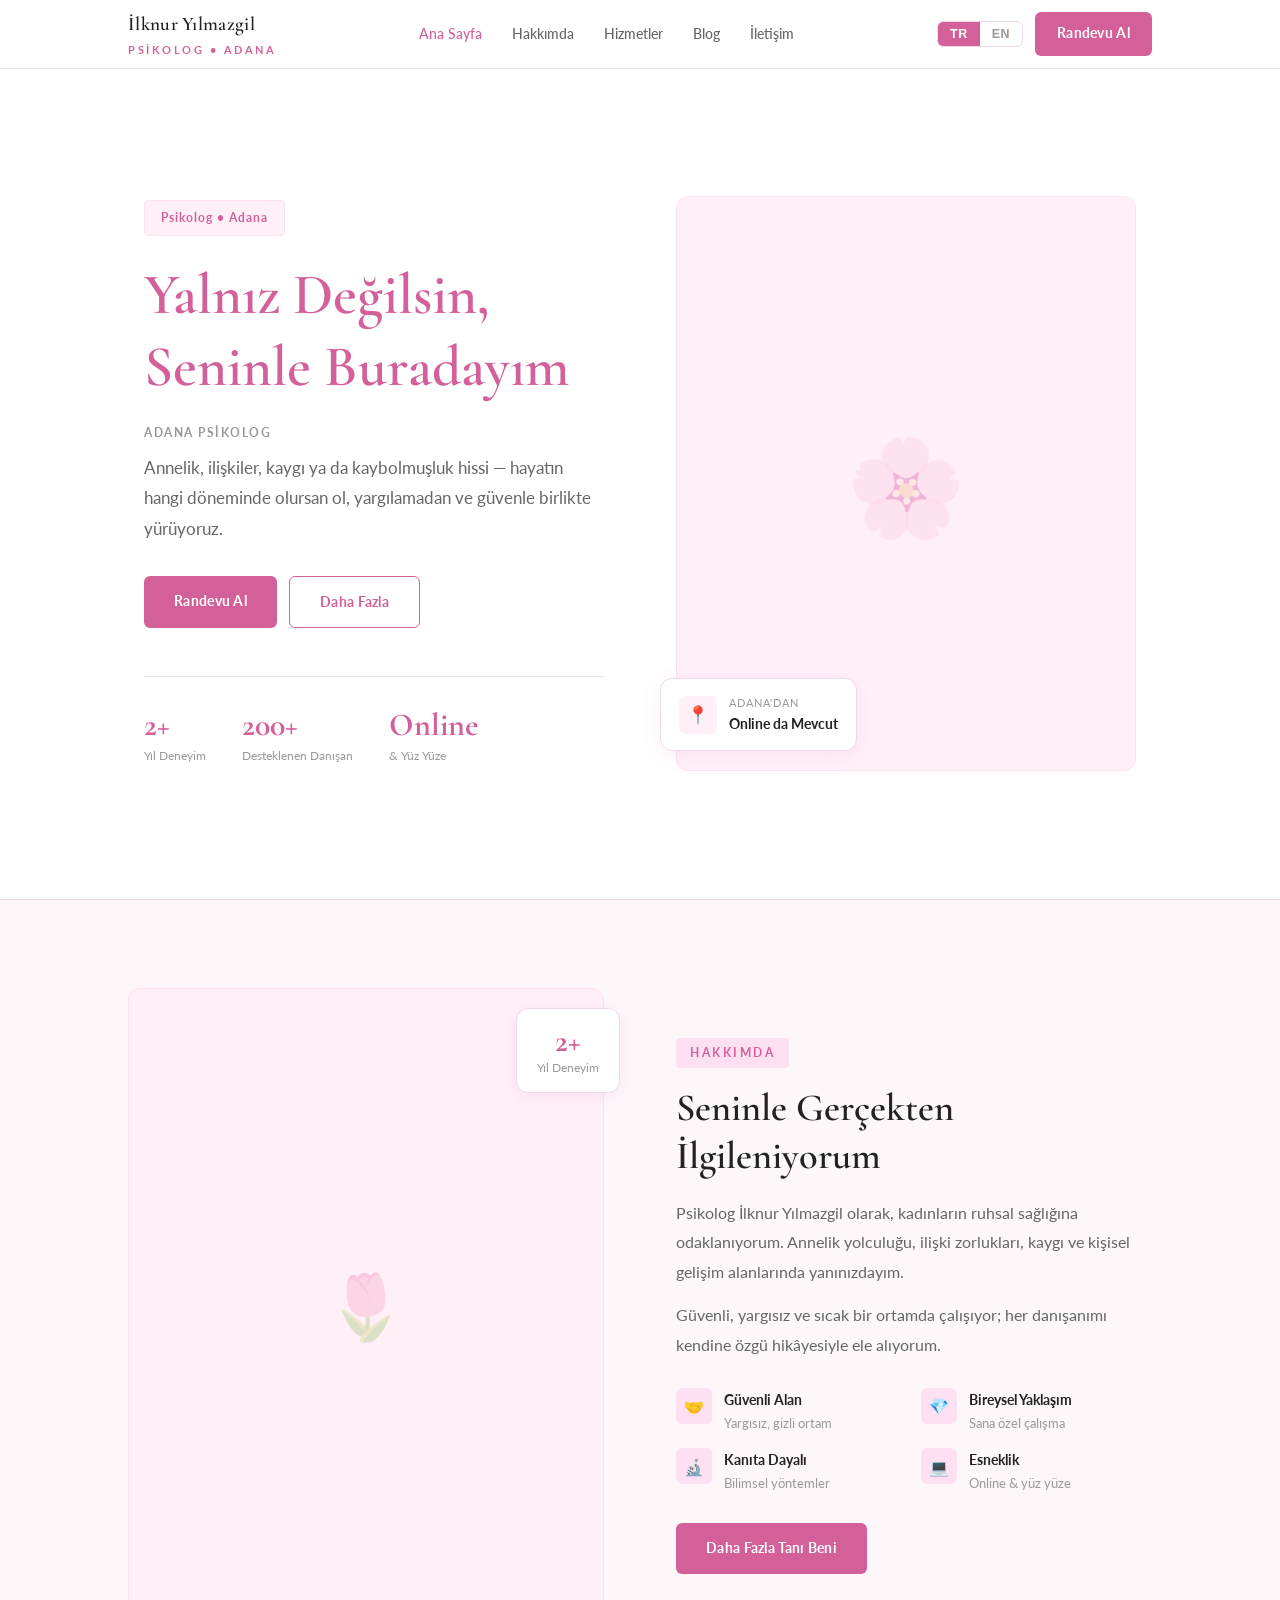
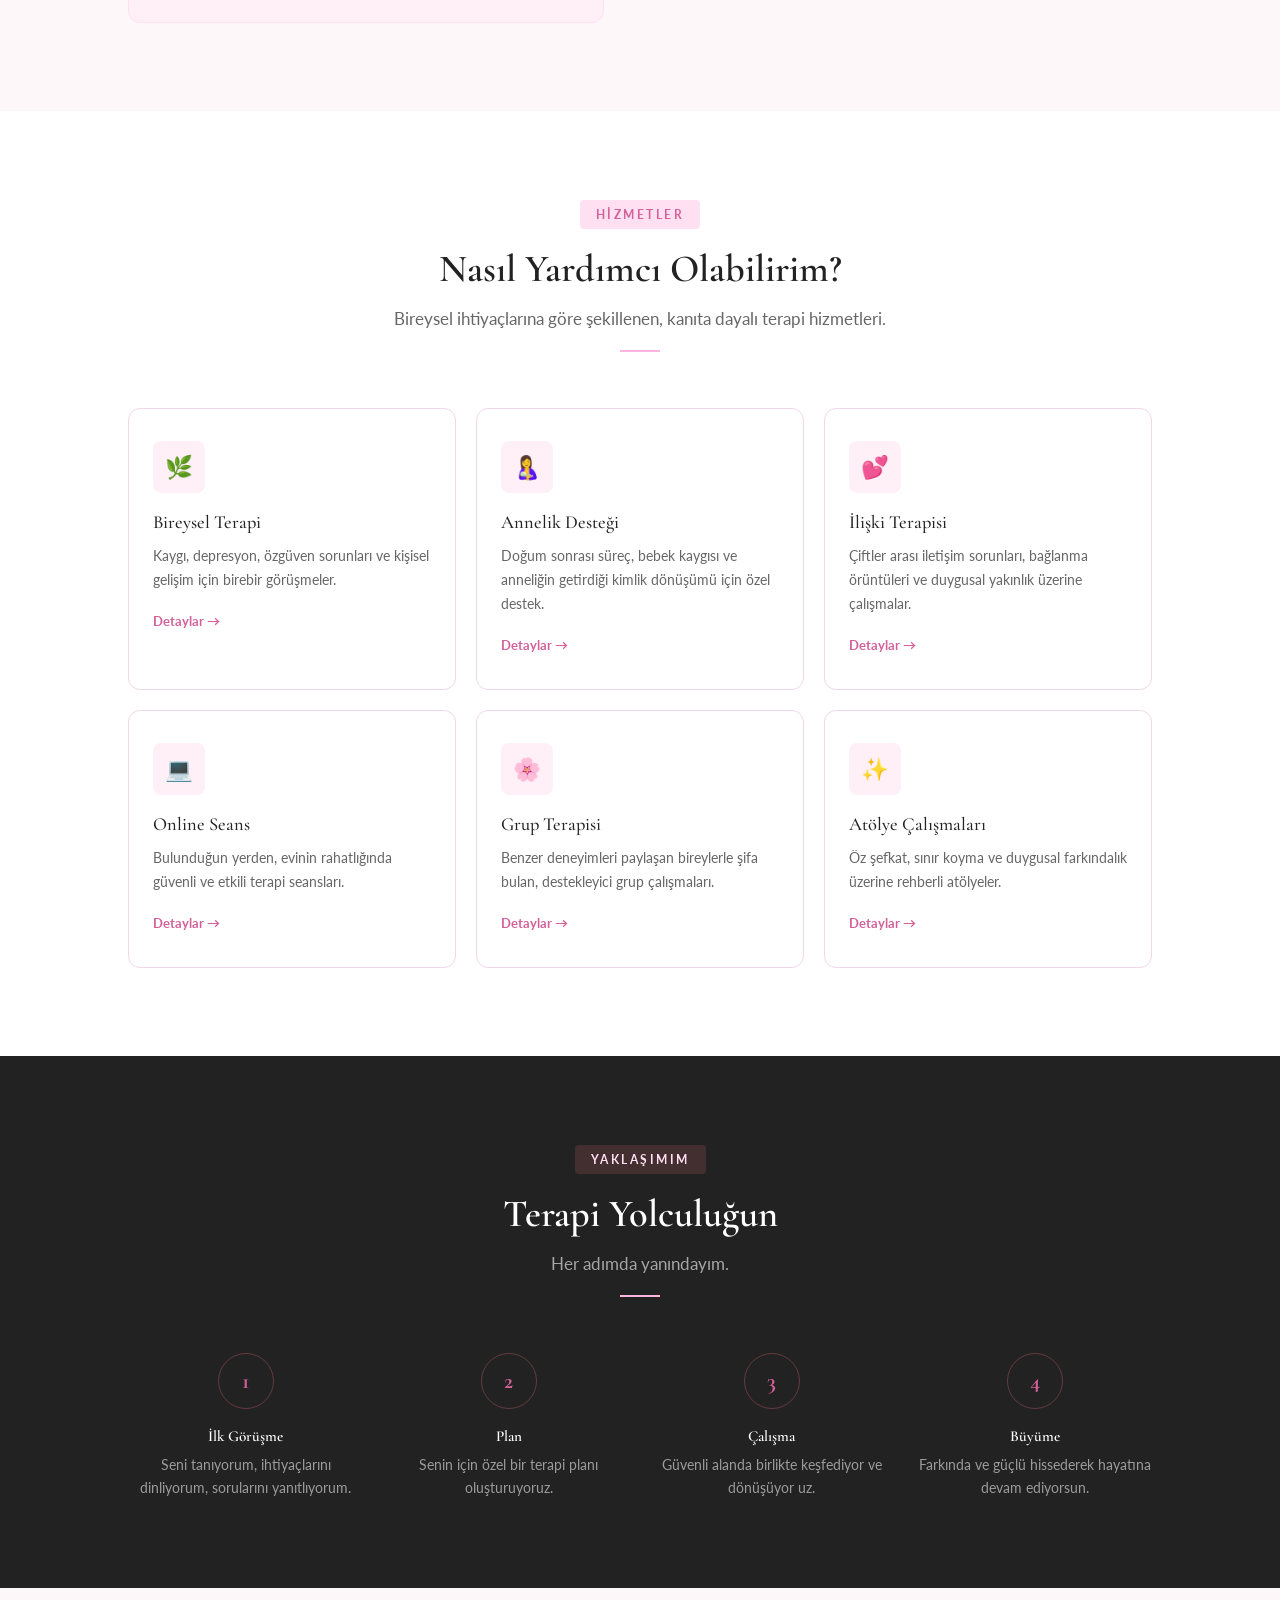
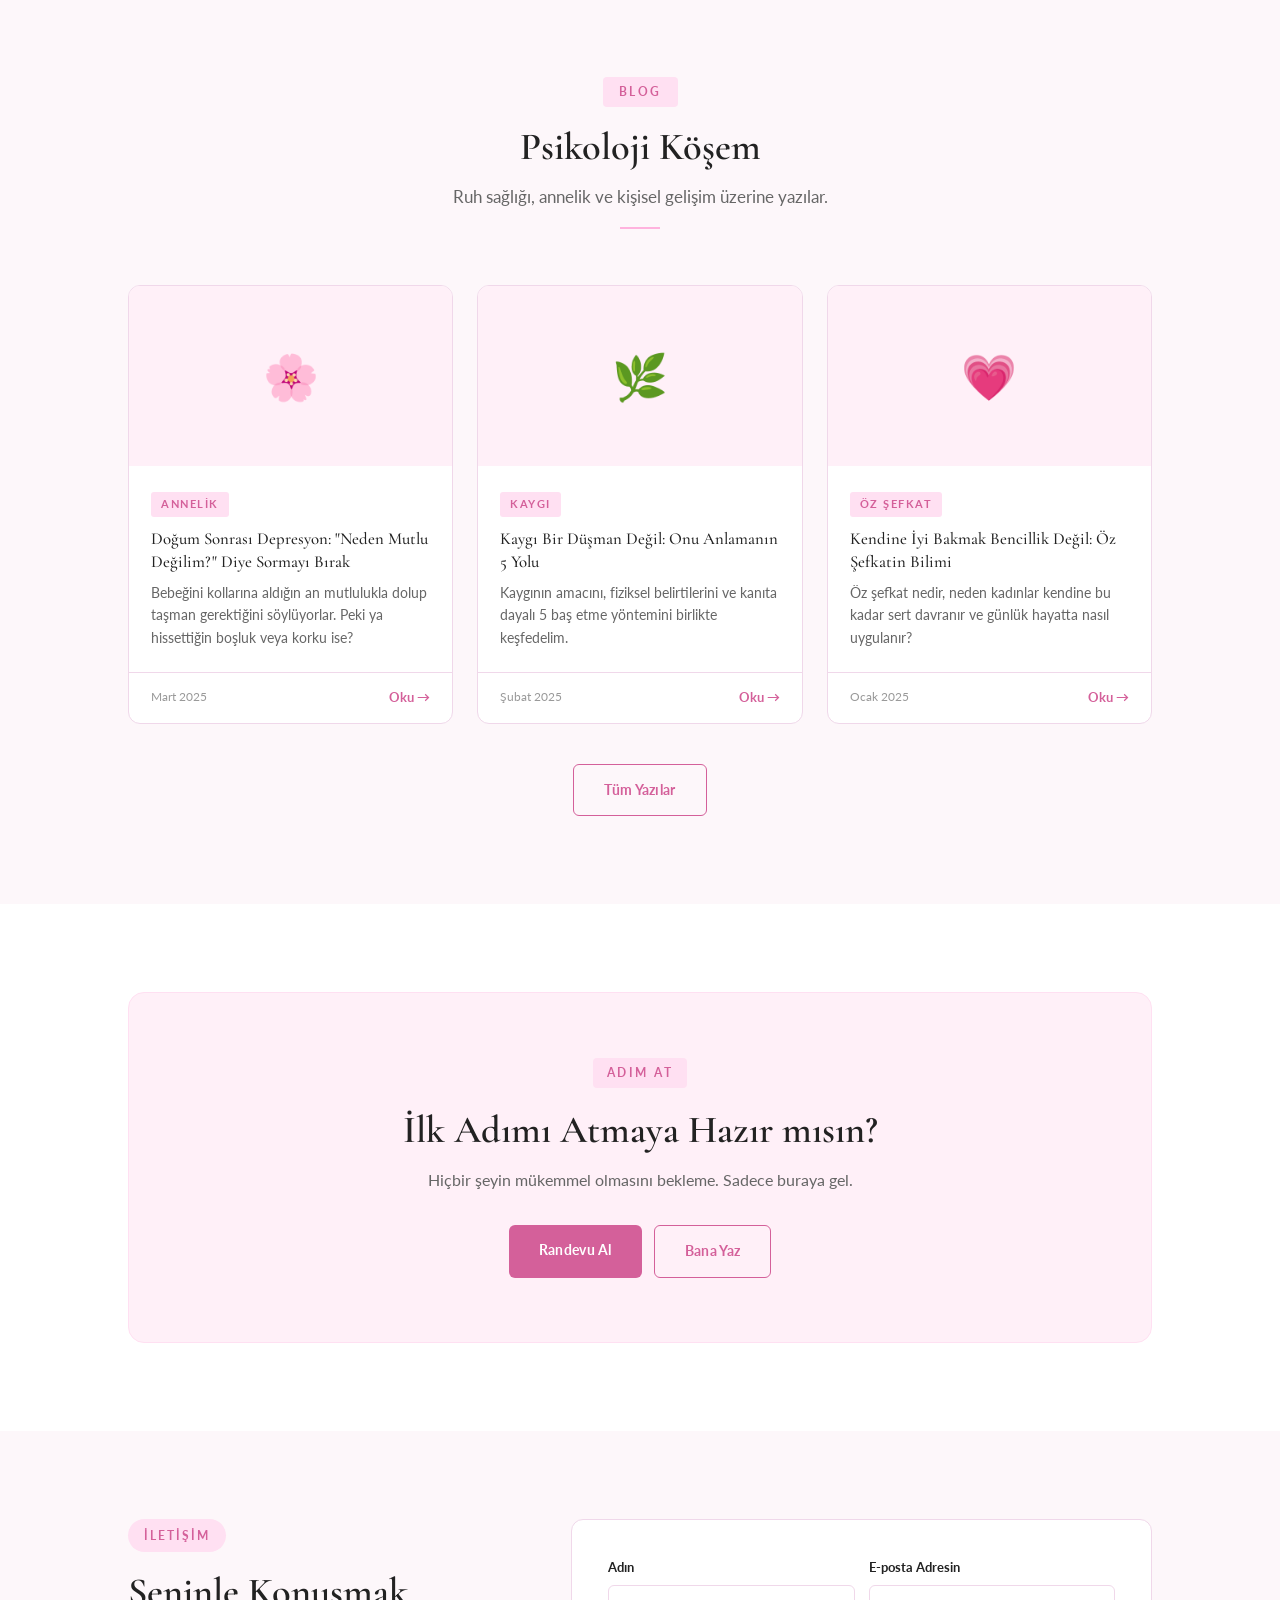
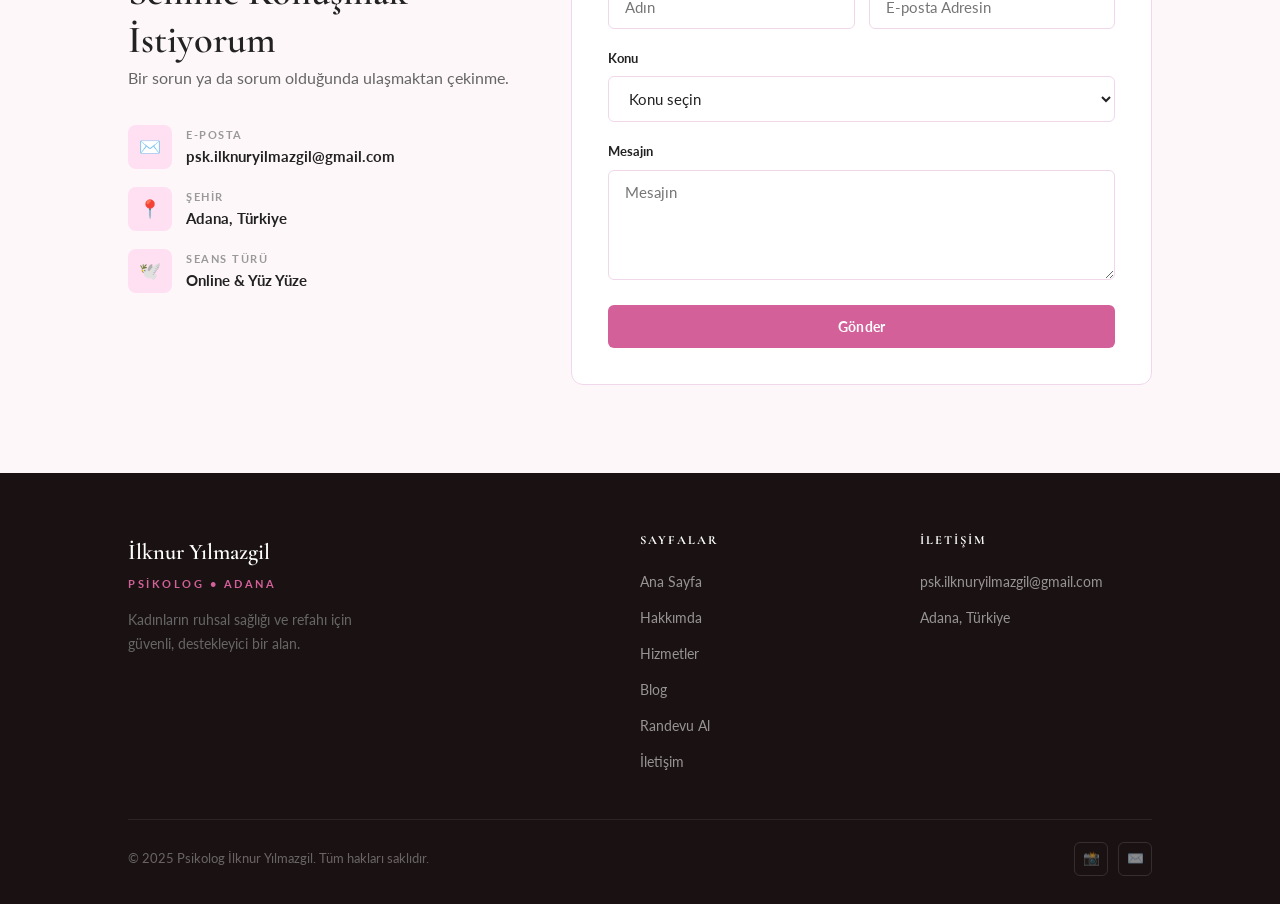
==== commit 13190465: "Fix em dash in blog card titles" ====
--- a/index.html
+++ b/index.html
@@ -271,7 +271,7 @@
           <div class="blog-card-img" style="background:var(--rose-bg);">🌿</div>
           <div class="blog-card-body">
             <span class="blog-card-tag">Kaygı</span>
-            <h3>Kaygı Bir Düşman Değil — Onu Anlamanın 5 Yolu</h3>
+            <h3>Kaygı Bir Düşman Değil: Onu Anlamanın 5 Yolu</h3>
             <p>Kaygının amacını, fiziksel belirtilerini ve kanıta dayalı 5 baş etme yöntemini birlikte keşfedelim.</p>
           </div>
           <div class="blog-card-footer">
@@ -283,7 +283,7 @@
           <div class="blog-card-img" style="background:var(--rose-bg);">💗</div>
           <div class="blog-card-body">
             <span class="blog-card-tag">Öz Şefkat</span>
-            <h3>Kendine İyi Bakmak Bencillik Değil — Öz Şefkatin Bilimi</h3>
+            <h3>Kendine İyi Bakmak Bencillik Değil: Öz Şefkatin Bilimi</h3>
             <p>Öz şefkat nedir, neden kadınlar kendine bu kadar sert davranır ve günlük hayatta nasıl uygulanır?</p>
           </div>
           <div class="blog-card-footer">
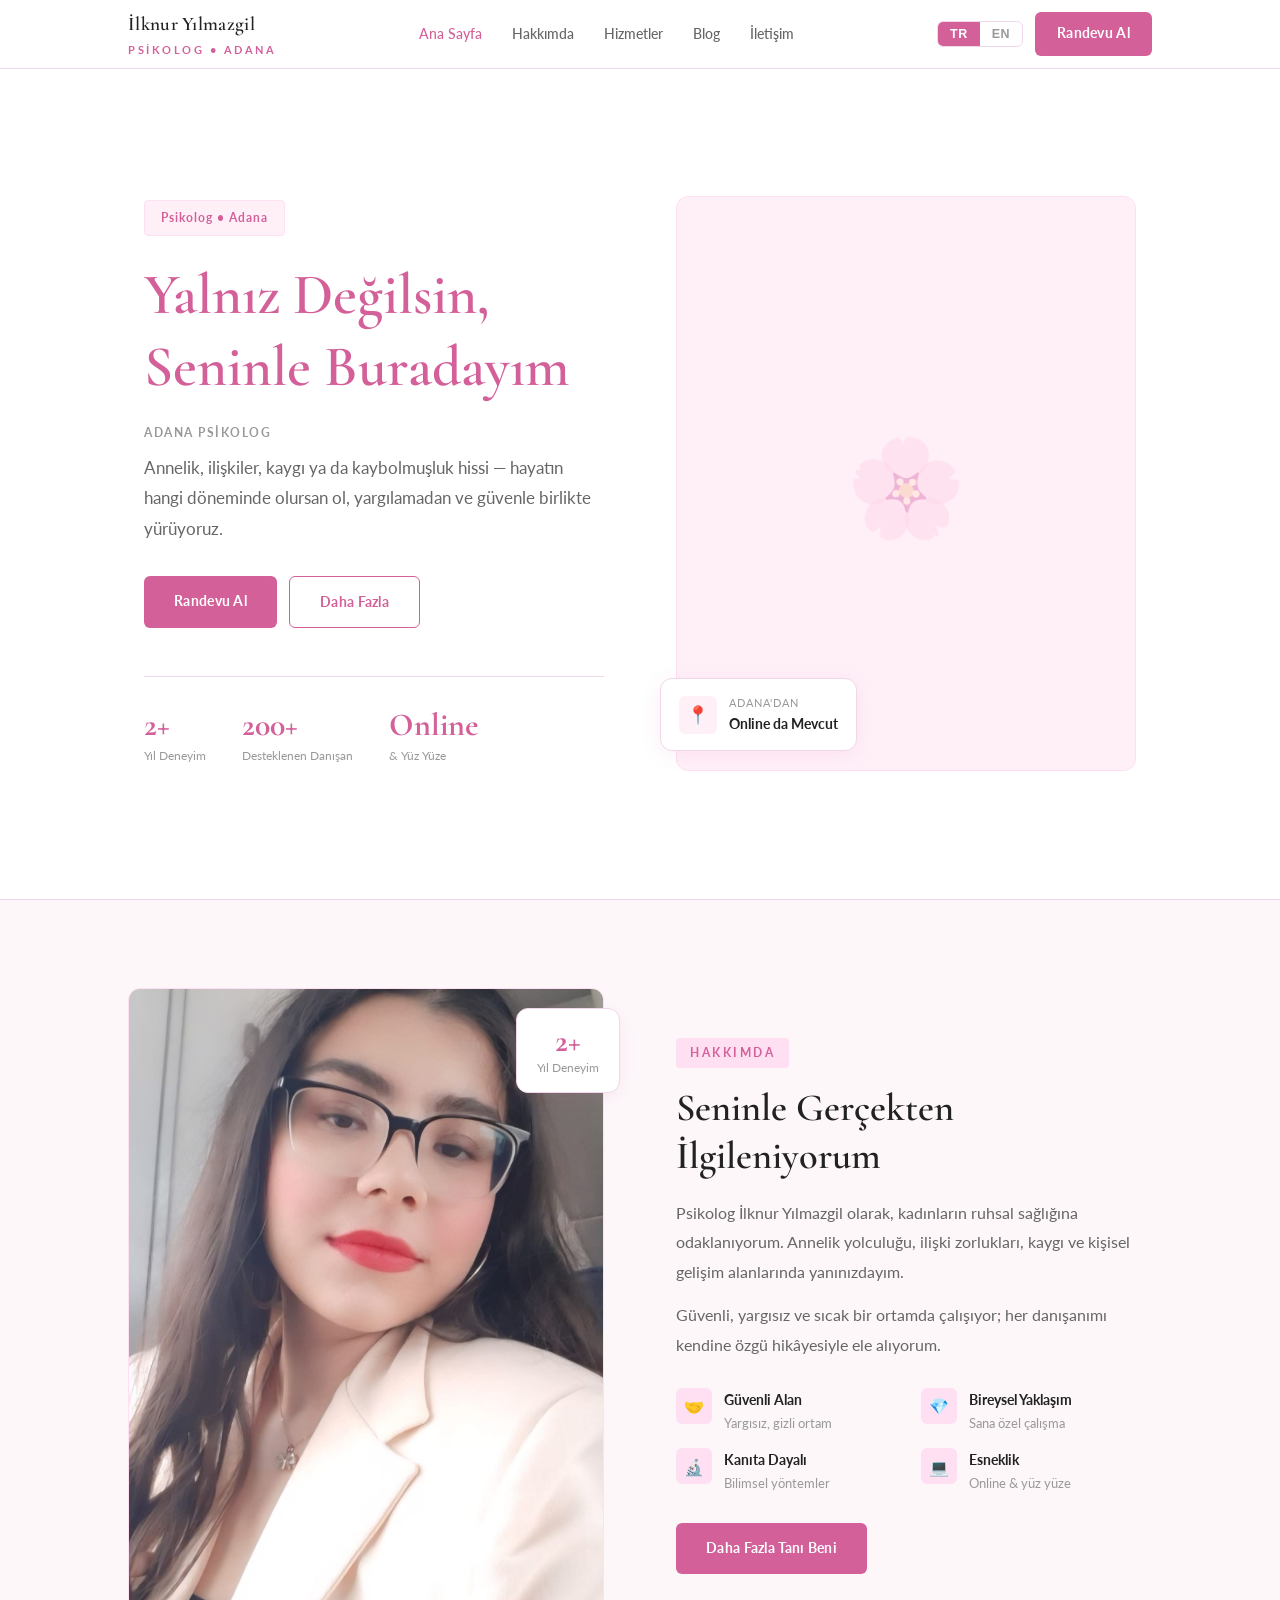
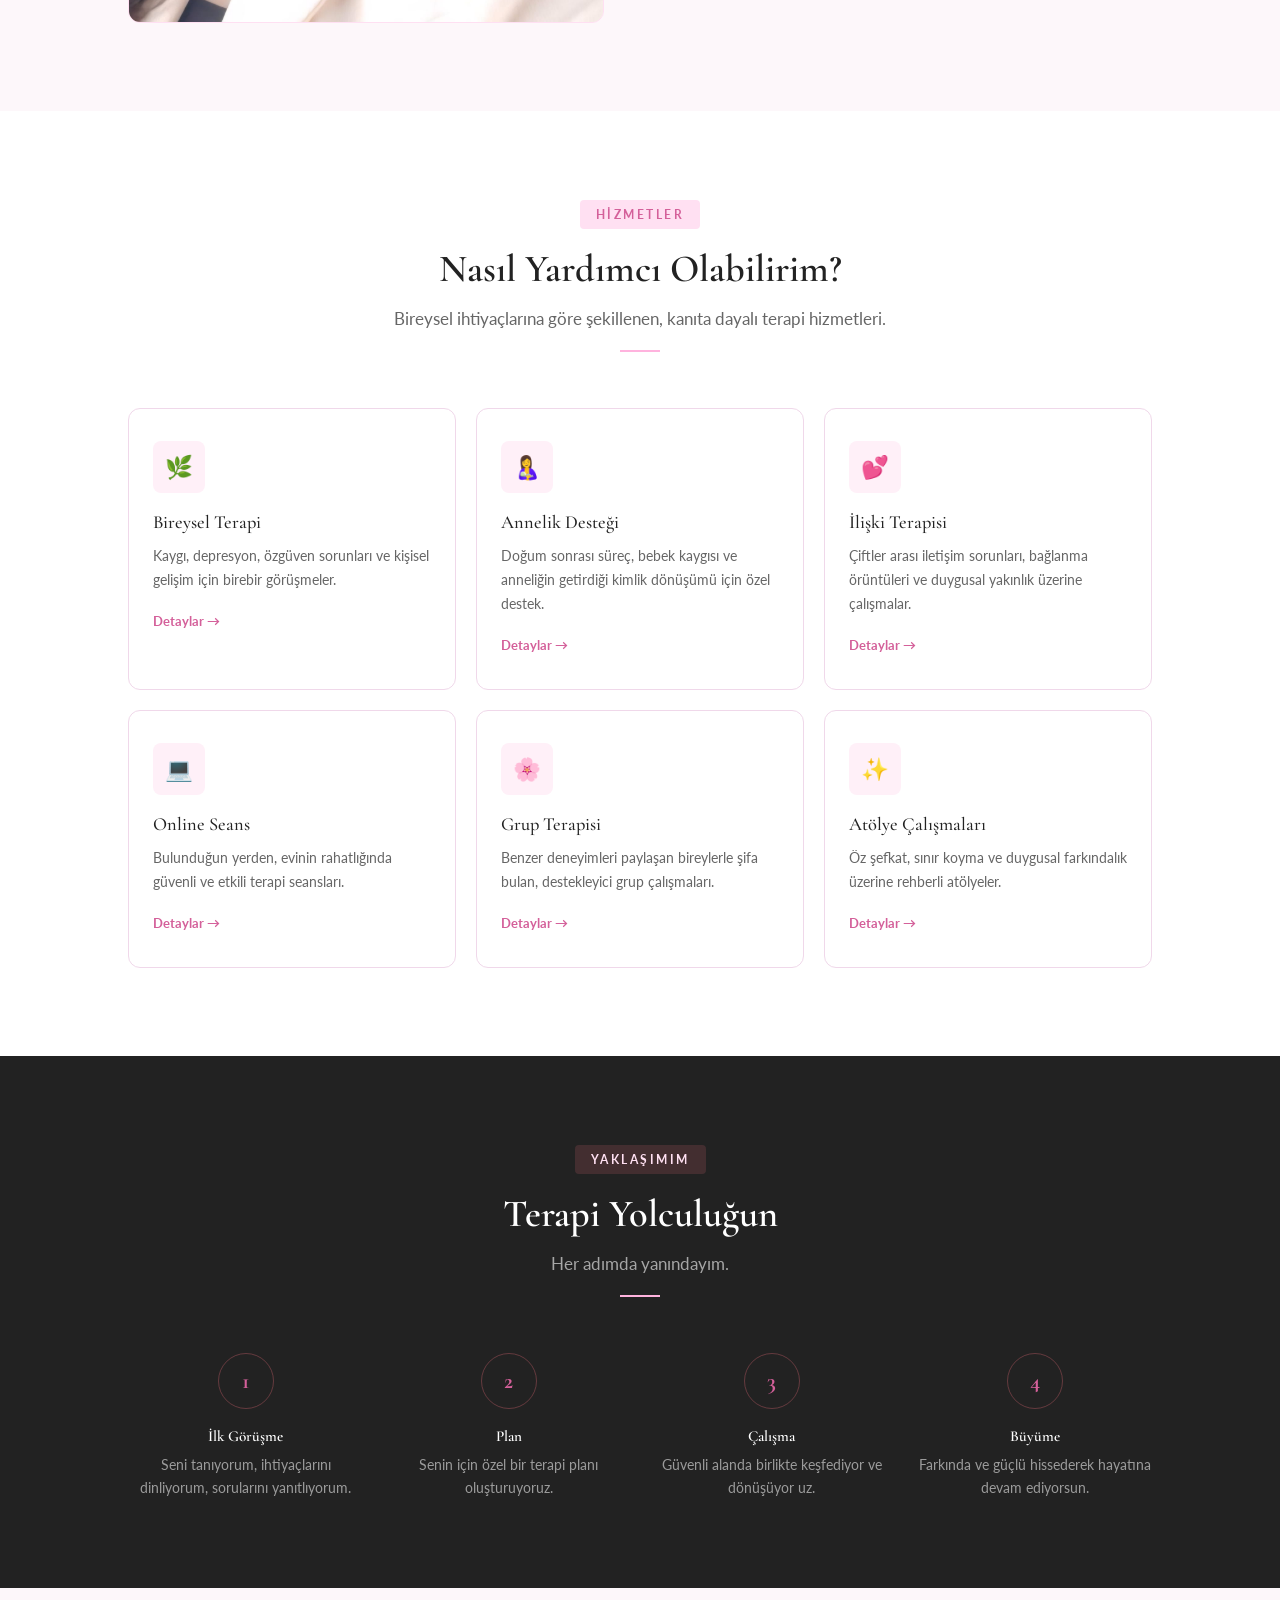
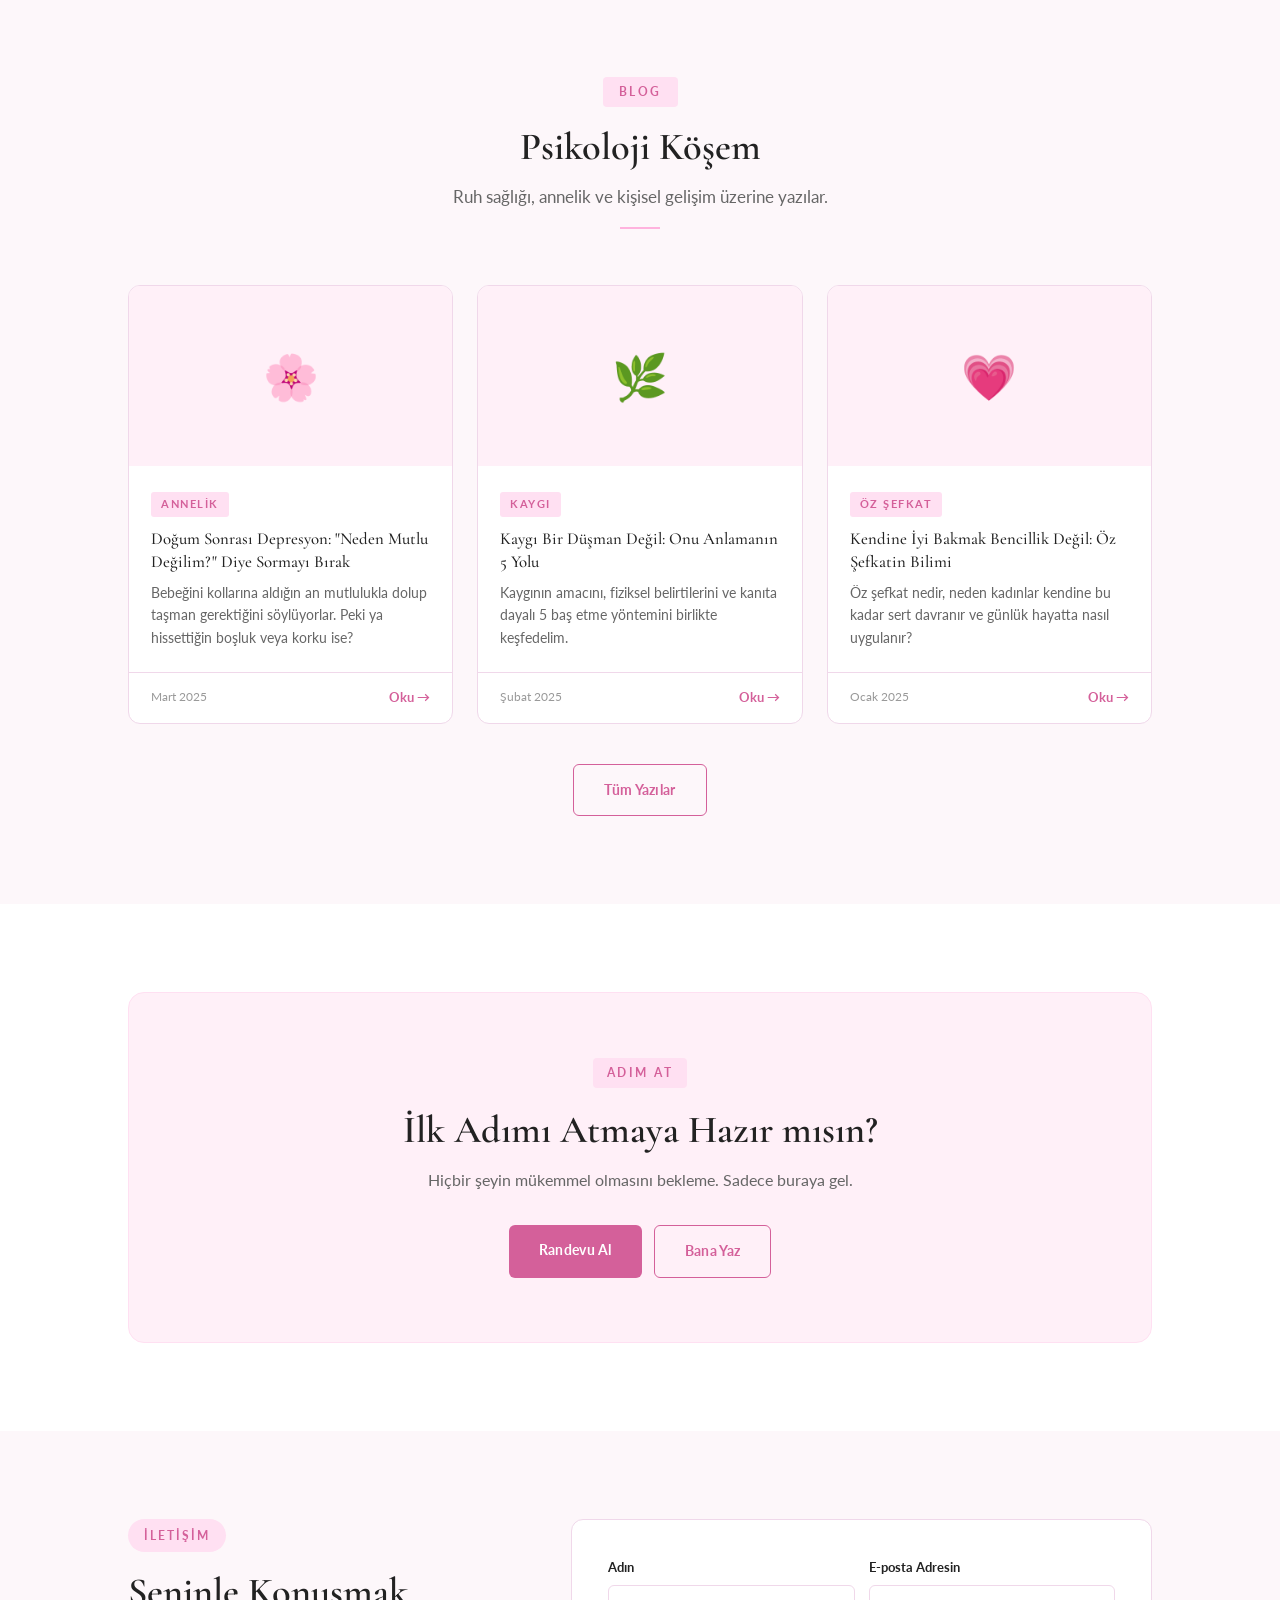
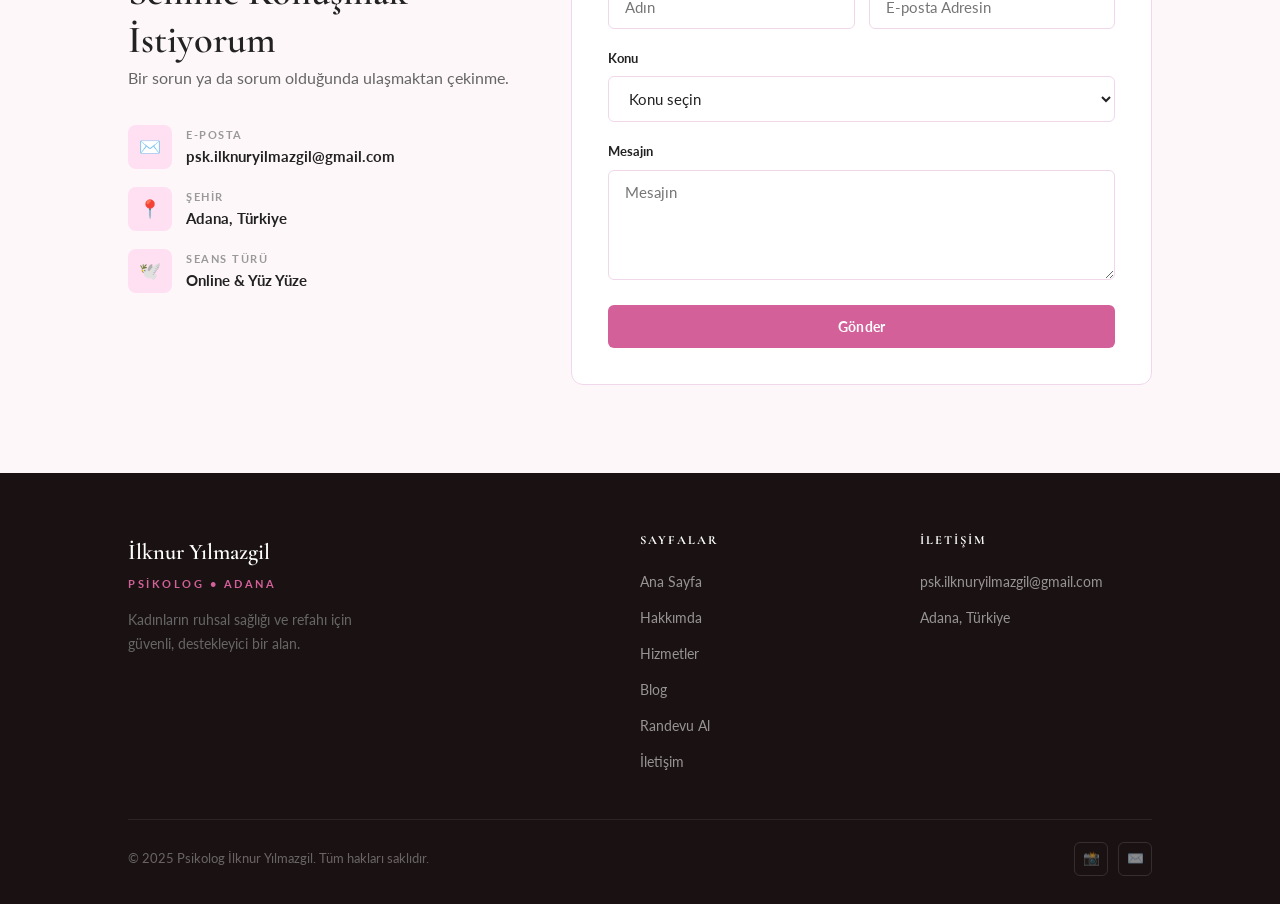
==== commit 693d372c: "Add profile photo and enable it in about sections" ====
--- a/index.html
+++ b/index.html
@@ -112,8 +112,7 @@
       <div class="about-preview-inner">
         <div class="about-img-wrap fade-in">
           <div class="about-img-main">
-            <div class="placeholder-img" style="font-size: 4rem; opacity: 0.25;">🌷</div>
-            <!-- <img src="images/ilknur-about.jpg" alt="İlknur Yılmazgil" /> -->
+            <img src="images/ilknur.jpg" alt="Psikolog İlknur Yılmazgil" style="width:100%;height:100%;object-fit:cover;object-position:center top;" />
           </div>
           <div class="about-img-badge">
             <div class="number" data-i18n="about.badge_num">2+</div>
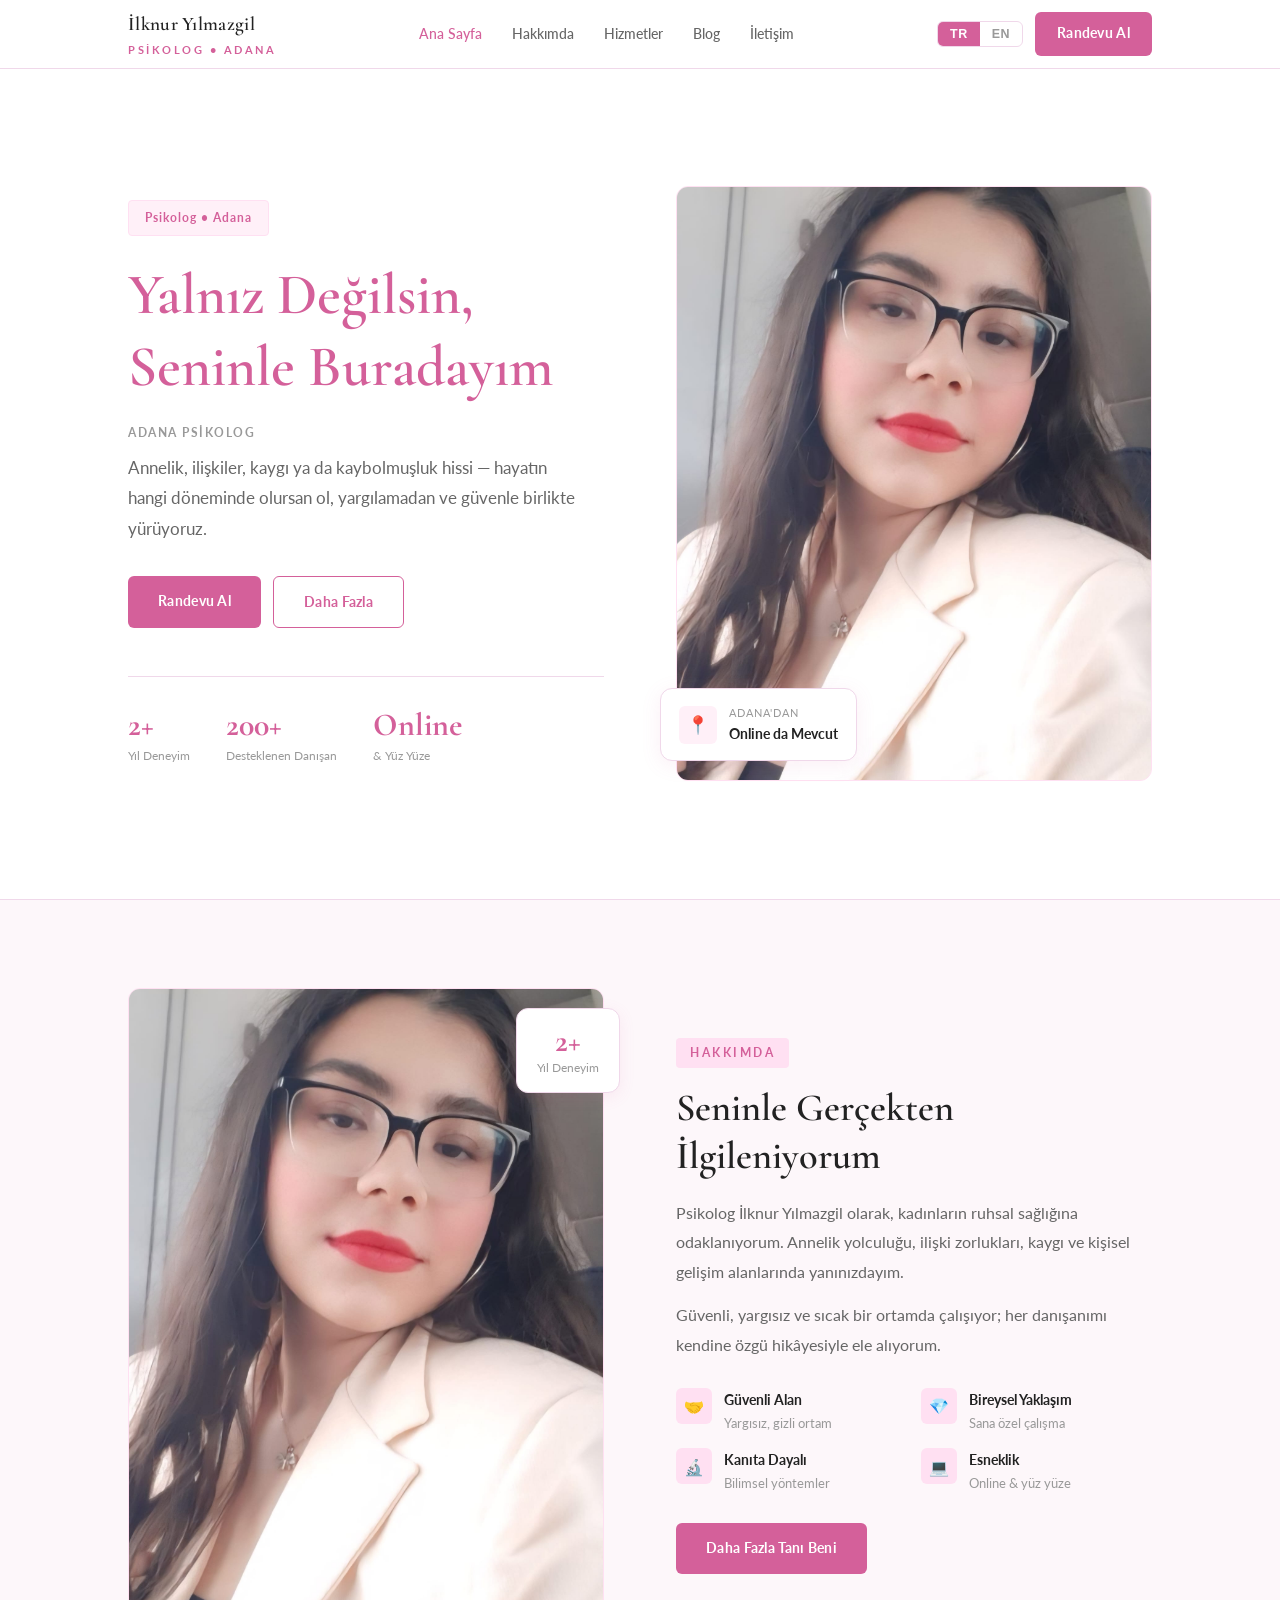
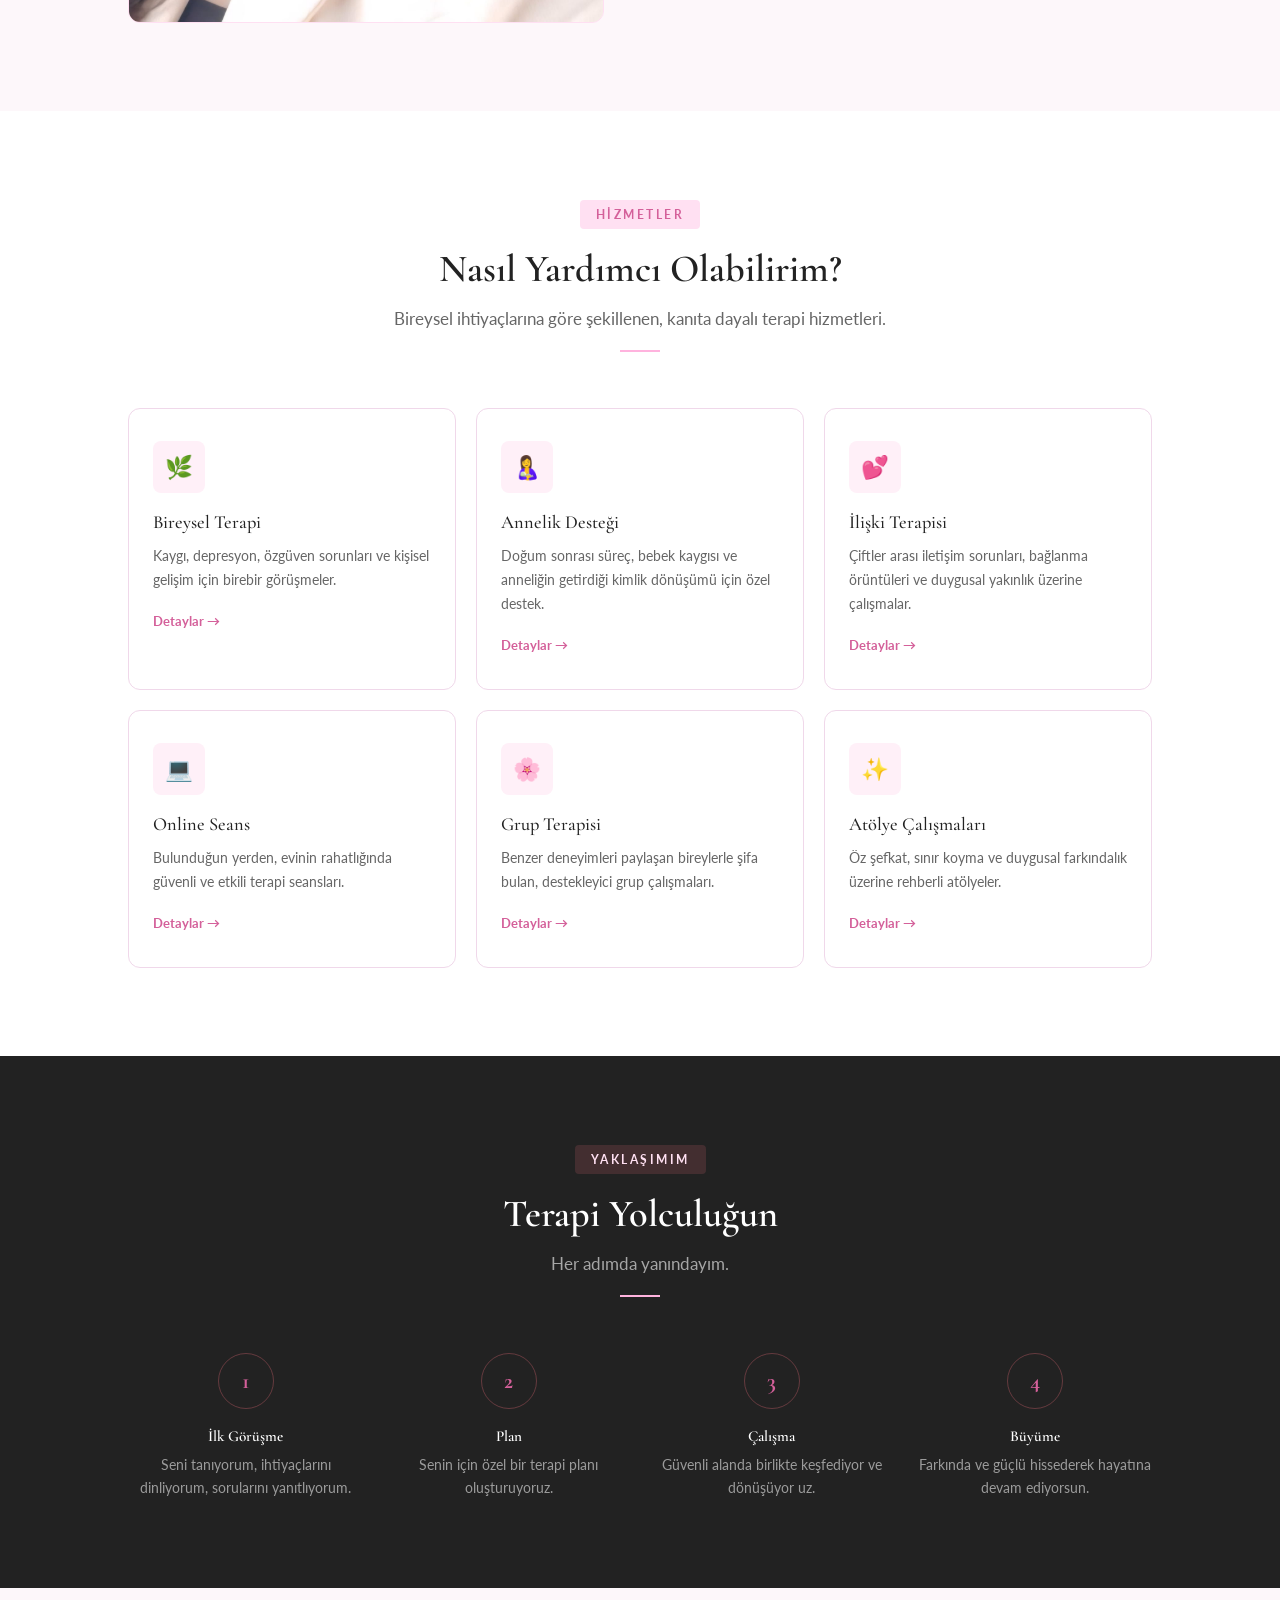
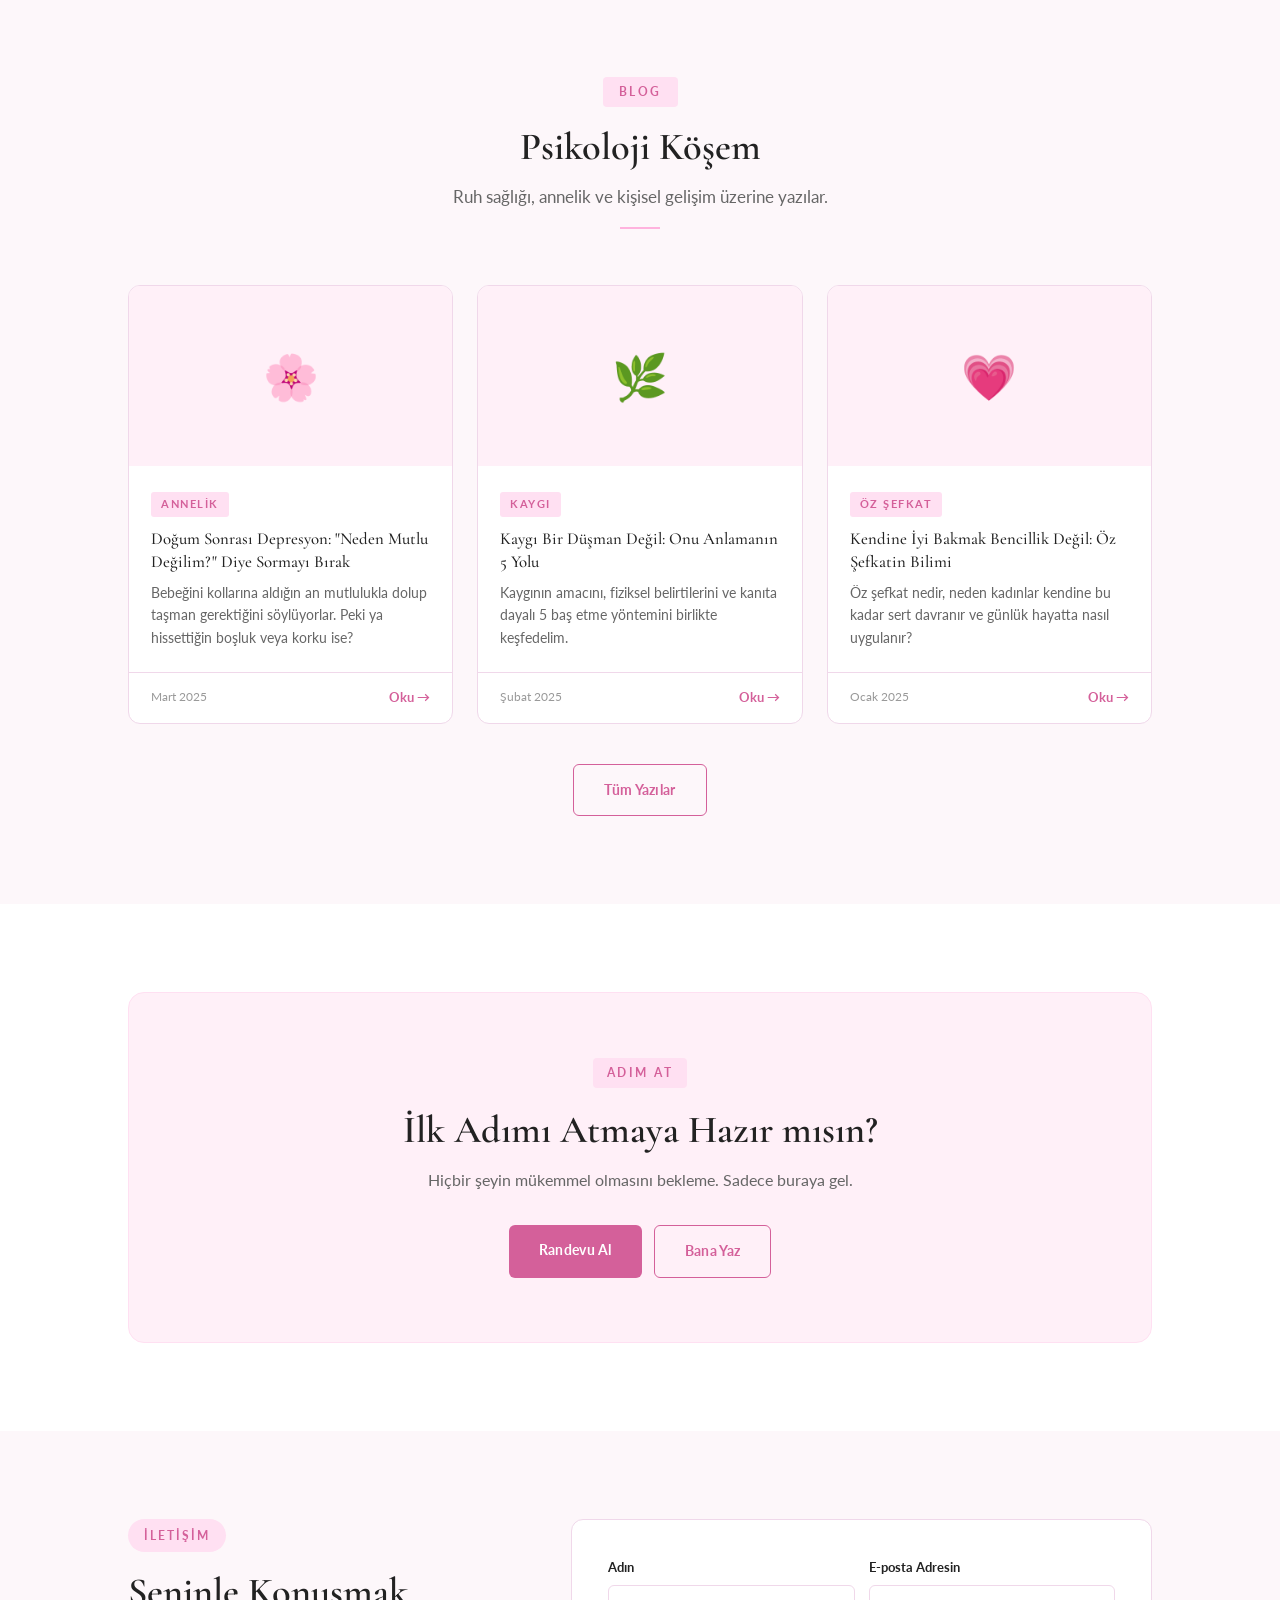
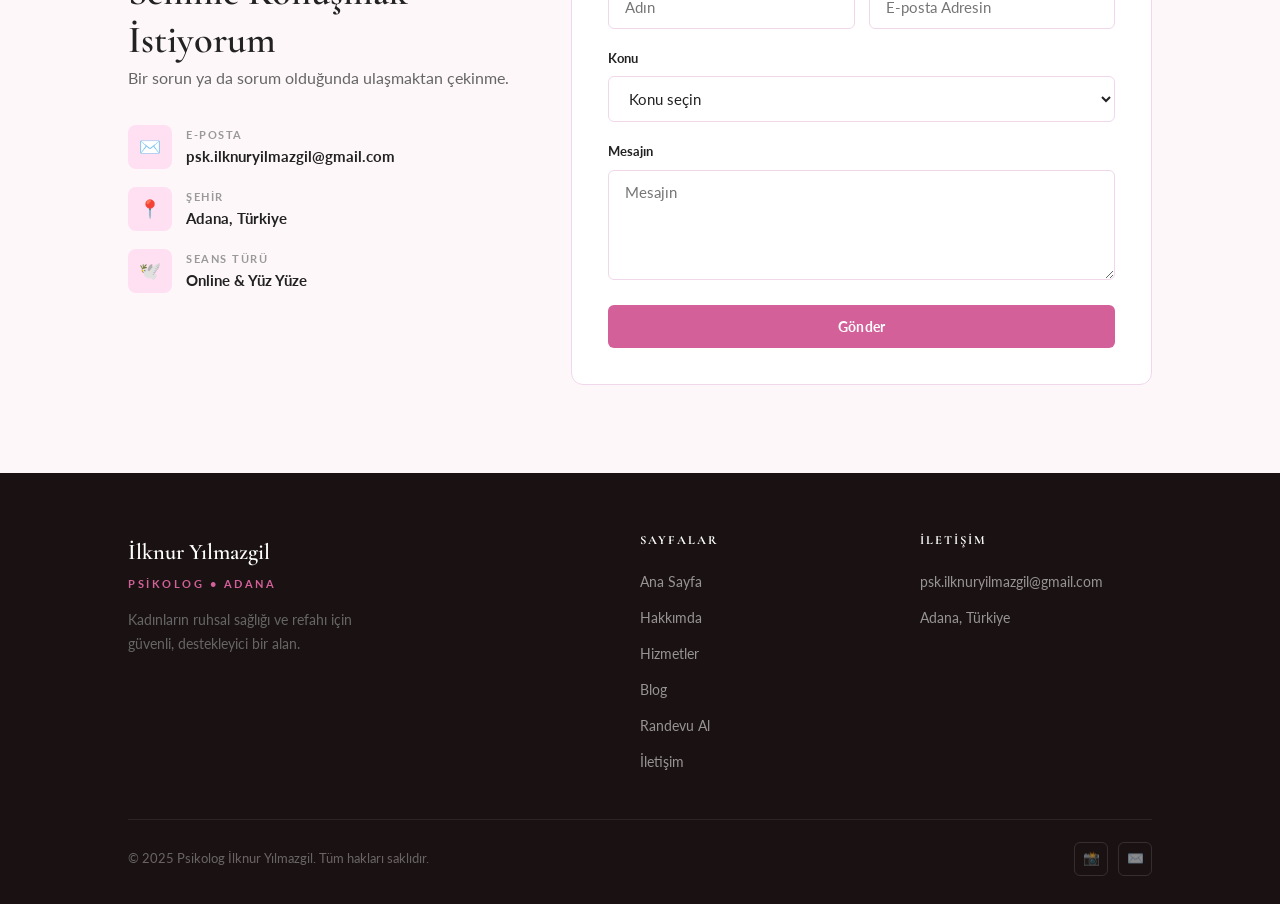
==== commit a3a24f46: "Add profile photo to hero section" ====
--- a/index.html
+++ b/index.html
@@ -89,10 +89,7 @@
         </div>
         <div class="hero-image">
           <div class="hero-image-frame">
-            <div class="placeholder-img">
-              <span>🌸</span>
-            </div>
-            <!-- Fotoğraf eklendiğinde: <img src="images/ilknur.jpg" alt="Psikolog İlknur Yılmazgil" /> -->
+            <img src="images/ilknur.jpg" alt="Psikolog İlknur Yılmazgil" style="width:100%;height:100%;object-fit:cover;object-position:center top;" />
           </div>
           <div class="hero-badge">
             <div class="hero-badge-icon">📍</div>
--- a/css/style.css
+++ b/css/style.css
@@ -237,7 +237,7 @@
   overflow: hidden;
   border: 1px solid var(--rose-light);
 }
-.hero-image-frame img { width: 100%; height: 100%; object-fit: cover; }
+.hero-image-frame img { width: 100%; height: 100%; object-fit: cover; object-position: center top; }
 .hero-image-frame .placeholder-img {
   width: 100%; height: 100%;
   display: flex; align-items: center; justify-content: center;
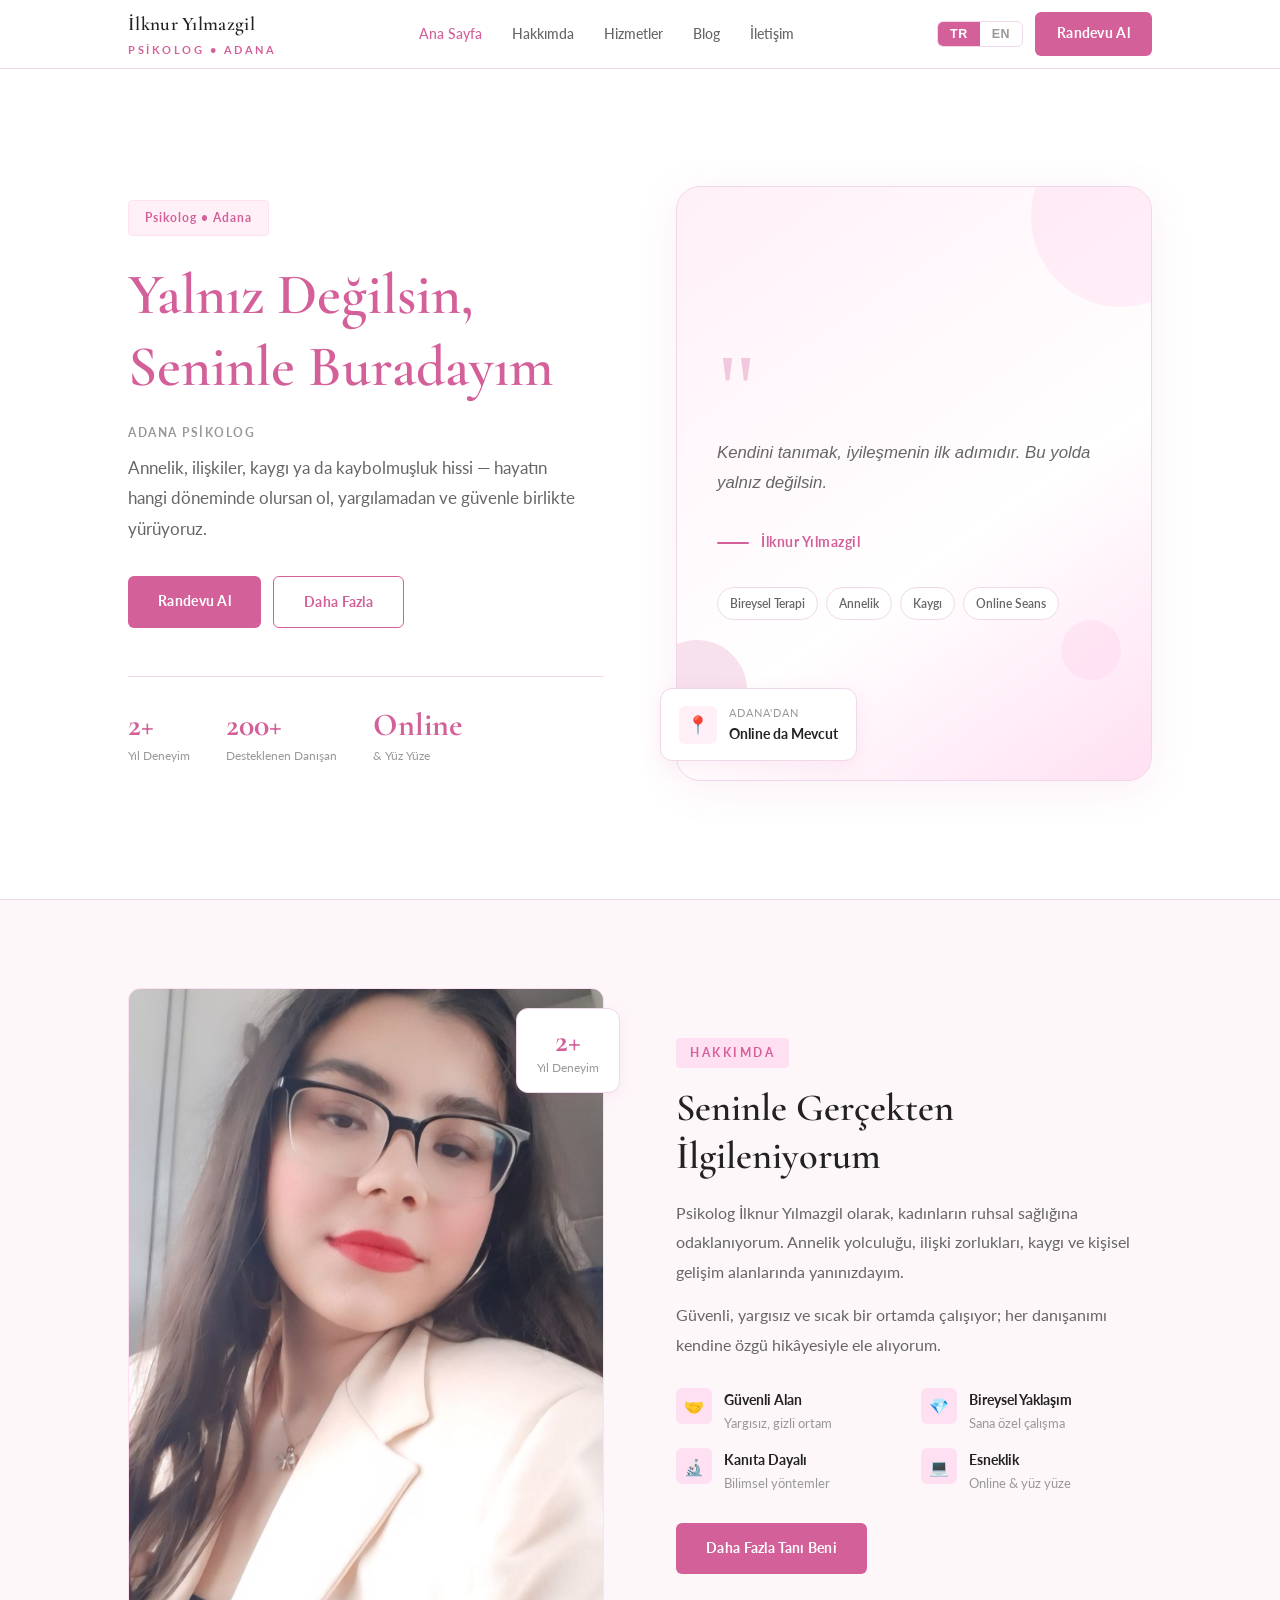
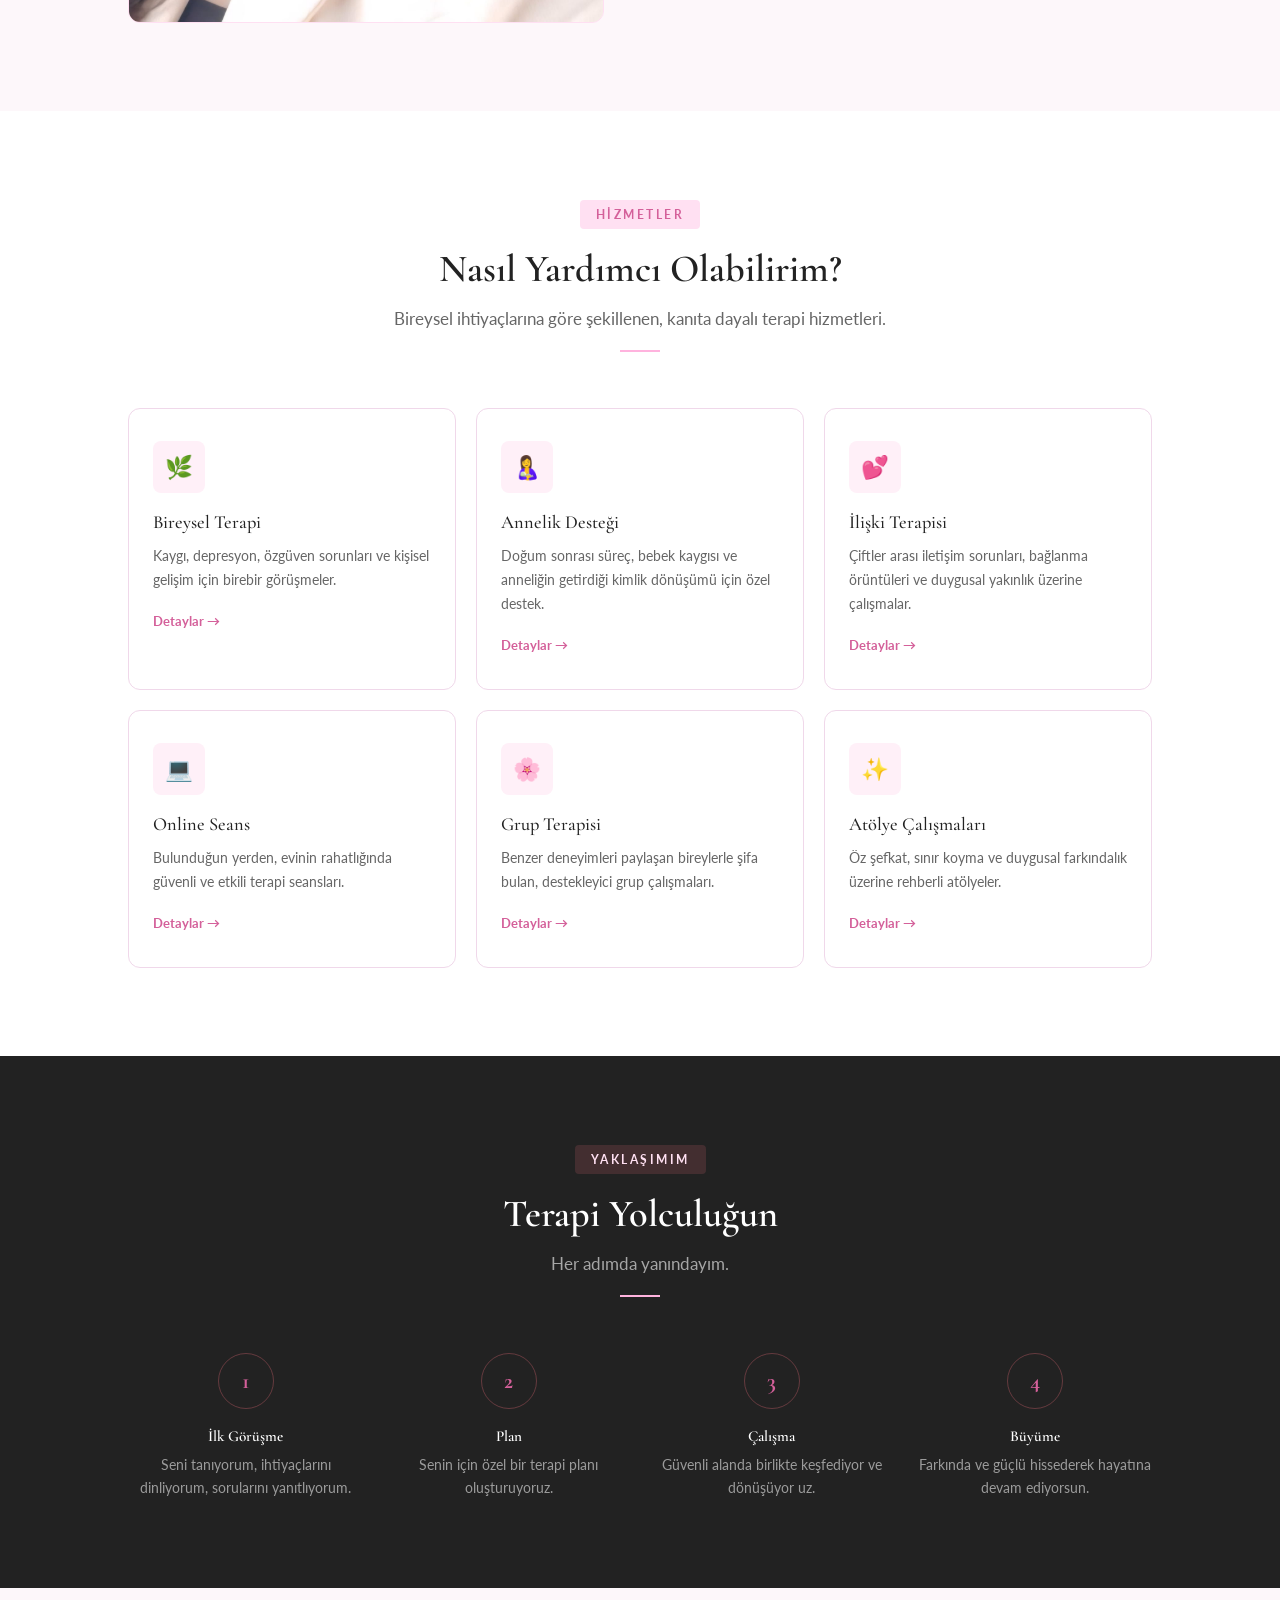
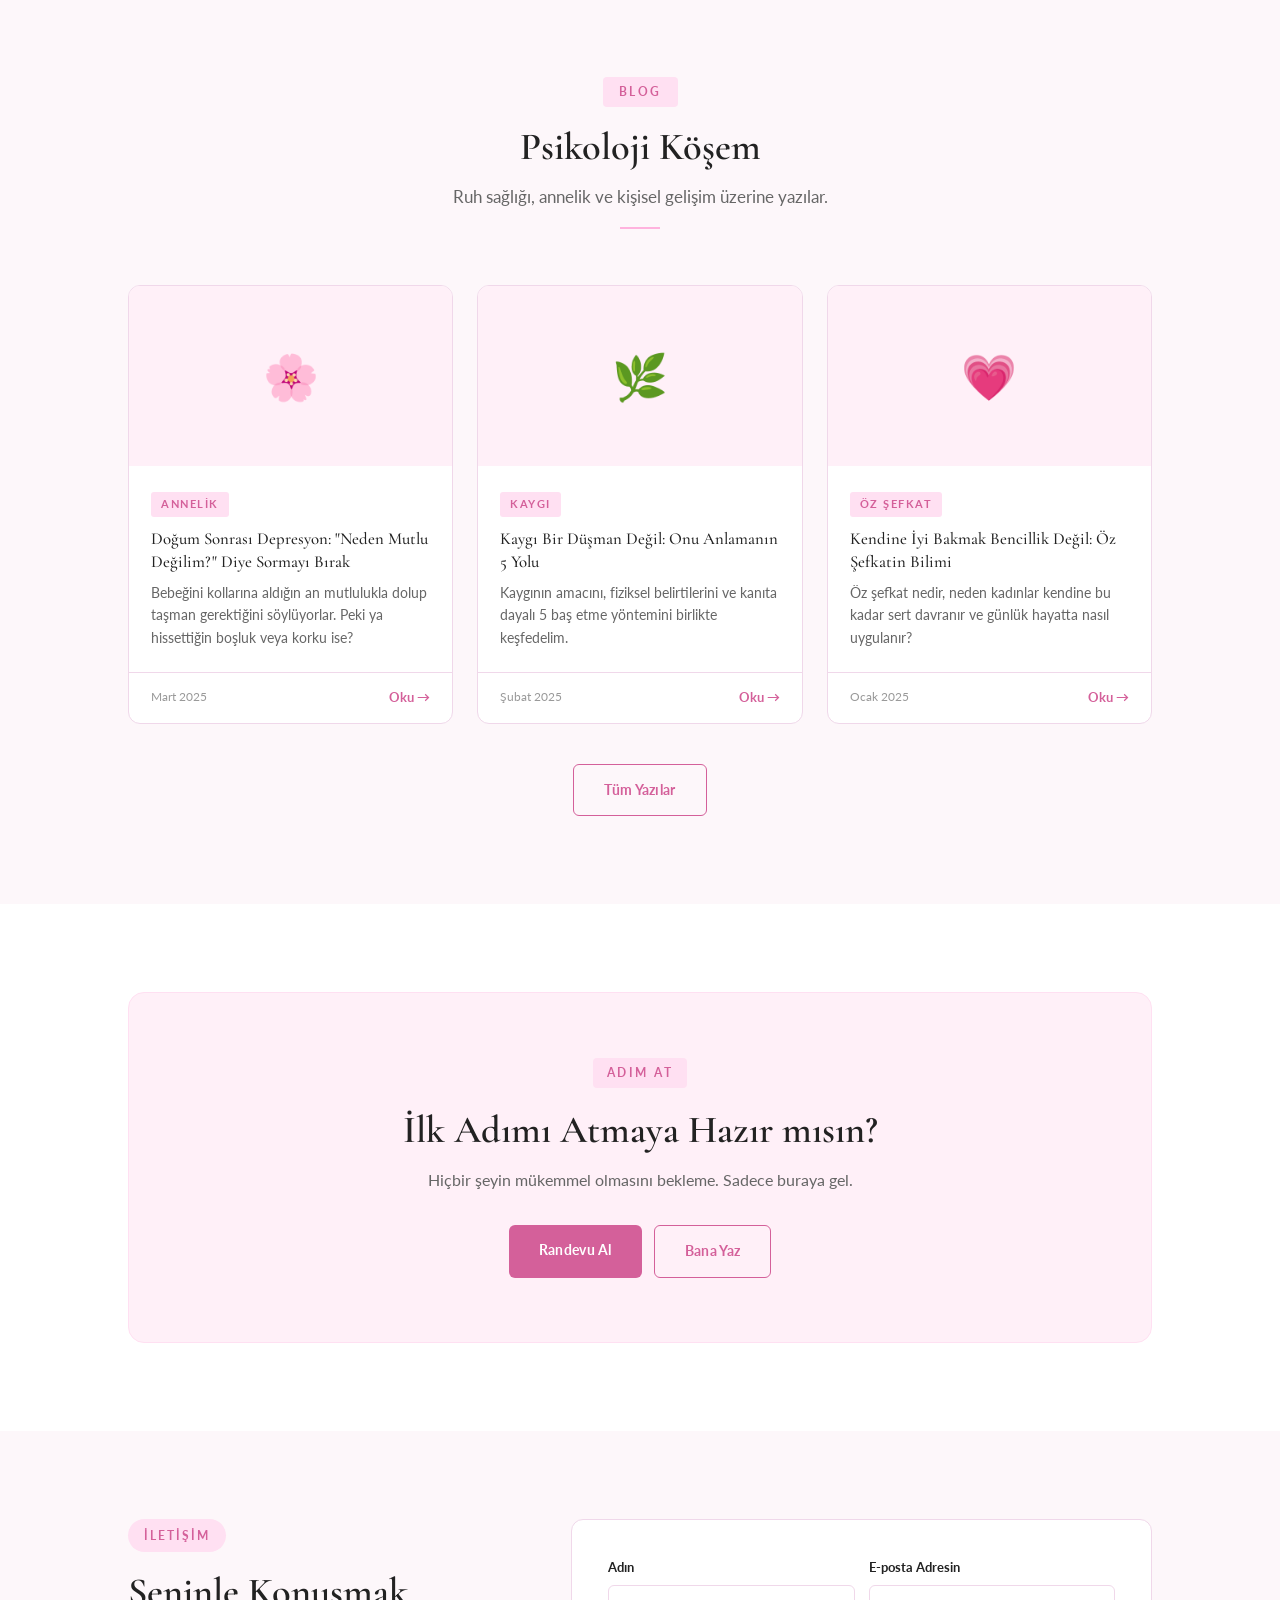
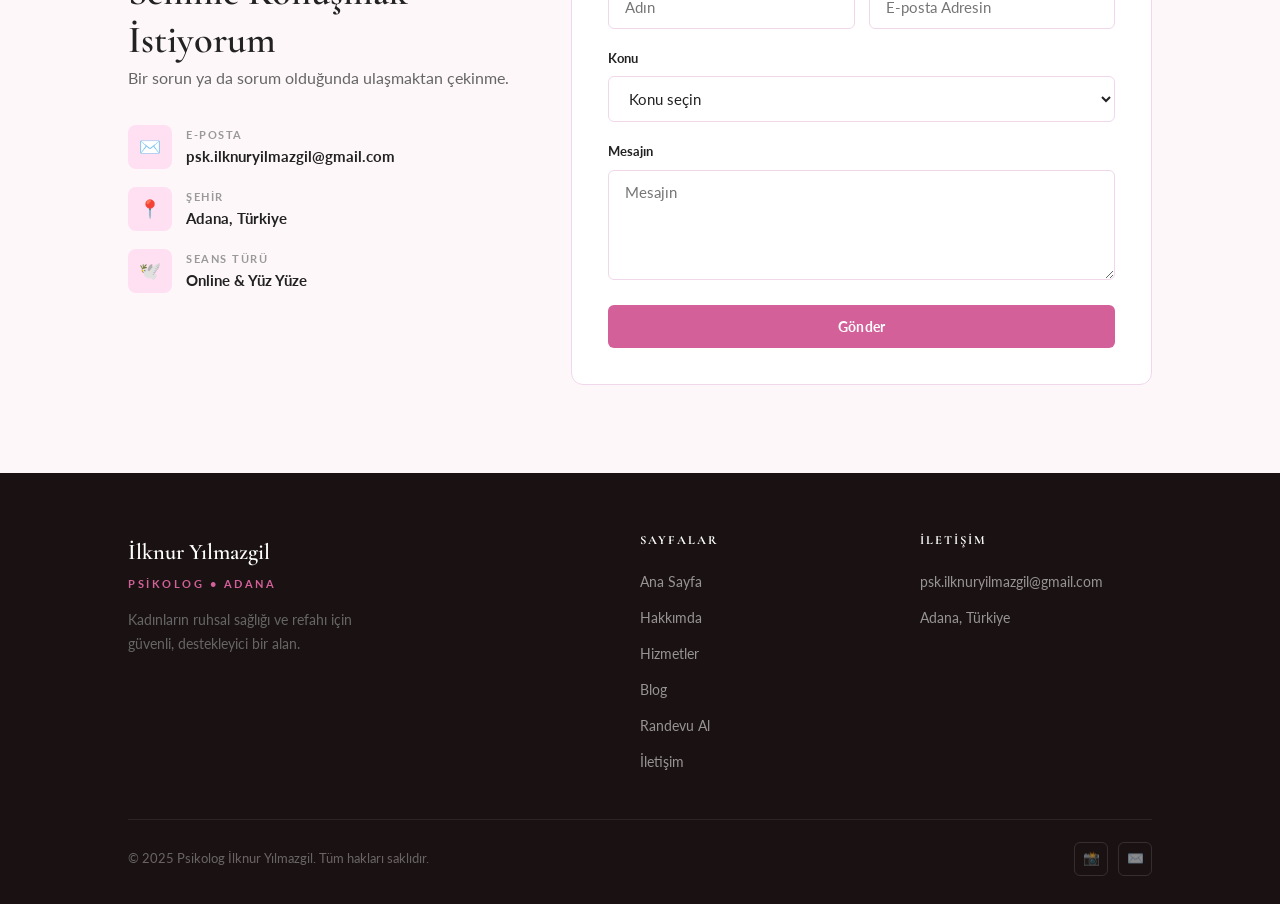
==== commit 9dbdb425: "Replace hero photo with quote card and decorative elements" ====
--- a/index.html
+++ b/index.html
@@ -88,8 +88,22 @@
           </div>
         </div>
         <div class="hero-image">
-          <div class="hero-image-frame">
-            <img src="images/ilknur.jpg" alt="Psikolog İlknur Yılmazgil" style="width:100%;height:100%;object-fit:cover;object-position:center top;" />
+          <div class="hero-quote-card">
+            <div class="hero-quote-deco hero-deco-1"></div>
+            <div class="hero-quote-deco hero-deco-2"></div>
+            <div class="hero-quote-deco hero-deco-3"></div>
+            <div class="hero-quote-mark">"</div>
+            <p class="hero-quote-text">Kendini tanımak, iyileşmenin ilk adımıdır. Bu yolda yalnız değilsin.</p>
+            <div class="hero-quote-author">
+              <div class="hero-quote-line"></div>
+              <span>İlknur Yılmazgil</span>
+            </div>
+            <div class="hero-quote-tags">
+              <span class="hero-qtag">Bireysel Terapi</span>
+              <span class="hero-qtag">Annelik</span>
+              <span class="hero-qtag">Kaygı</span>
+              <span class="hero-qtag">Online Seans</span>
+            </div>
           </div>
           <div class="hero-badge">
             <div class="hero-badge-icon">📍</div>
--- a/css/style.css
+++ b/css/style.css
@@ -229,6 +229,94 @@
 }
 .stat-label { font-size: 0.78rem; color: var(--text-muted); margin-top: 4px; }
 .hero-image { position: relative; }
+
+/* Hero Quote Card */
+.hero-quote-card {
+  position: relative;
+  width: 100%;
+  aspect-ratio: 4/5;
+  background: linear-gradient(145deg, var(--rose-bg) 0%, #fff 60%, var(--rose-light) 100%);
+  border-radius: 24px;
+  border: 1px solid var(--border);
+  padding: 48px 40px 40px;
+  display: flex;
+  flex-direction: column;
+  justify-content: center;
+  overflow: hidden;
+  box-shadow: 0 8px 40px rgba(212, 96, 154, 0.10);
+}
+.hero-quote-deco {
+  position: absolute;
+  border-radius: 50%;
+  opacity: 0.18;
+}
+.hero-deco-1 {
+  width: 180px; height: 180px;
+  background: var(--rose);
+  top: -60px; right: -60px;
+}
+.hero-deco-2 {
+  width: 100px; height: 100px;
+  background: var(--rose-dark);
+  bottom: 40px; left: -30px;
+}
+.hero-deco-3 {
+  width: 60px; height: 60px;
+  background: var(--rose);
+  bottom: 100px; right: 30px;
+}
+.hero-quote-mark {
+  font-family: Georgia, serif;
+  font-size: 6rem;
+  line-height: 0.7;
+  color: var(--rose-dark);
+  opacity: 0.3;
+  margin-bottom: 16px;
+}
+.hero-quote-text {
+  font-size: 1.2rem;
+  line-height: 1.75;
+  color: var(--text);
+  font-style: italic;
+  font-weight: 500;
+  margin-bottom: 28px;
+  position: relative;
+  z-index: 1;
+}
+.hero-quote-author {
+  display: flex;
+  align-items: center;
+  gap: 12px;
+  margin-bottom: 32px;
+}
+.hero-quote-line {
+  width: 32px;
+  height: 2px;
+  background: var(--rose-dark);
+  border-radius: 2px;
+}
+.hero-quote-author span {
+  font-size: 0.9rem;
+  font-weight: 700;
+  color: var(--rose-dark);
+  letter-spacing: 0.5px;
+}
+.hero-quote-tags {
+  display: flex;
+  flex-wrap: wrap;
+  gap: 8px;
+  position: relative;
+  z-index: 1;
+}
+.hero-qtag {
+  background: white;
+  border: 1px solid var(--border);
+  color: var(--text-light);
+  font-size: 0.78rem;
+  font-weight: 600;
+  padding: 5px 12px;
+  border-radius: 50px;
+}
 .hero-image-frame {
   width: 100%;
   aspect-ratio: 4/5;
